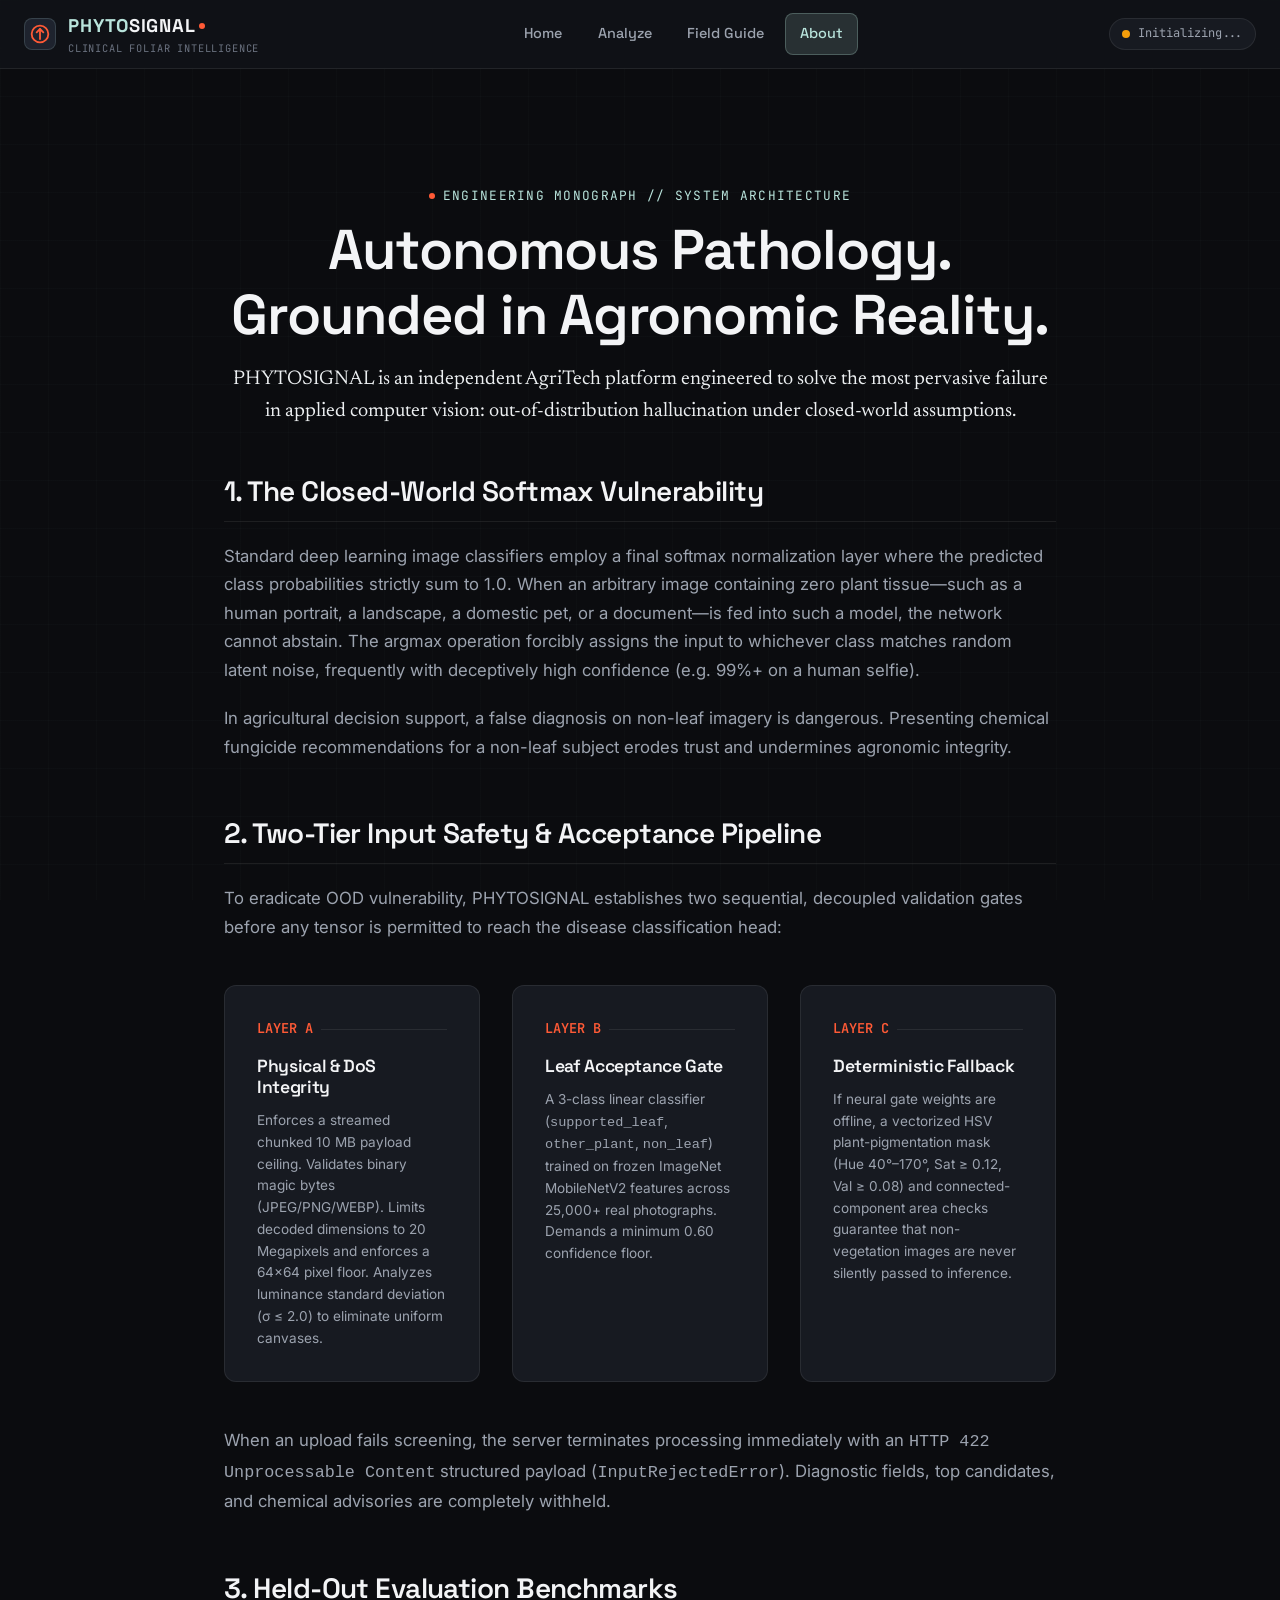
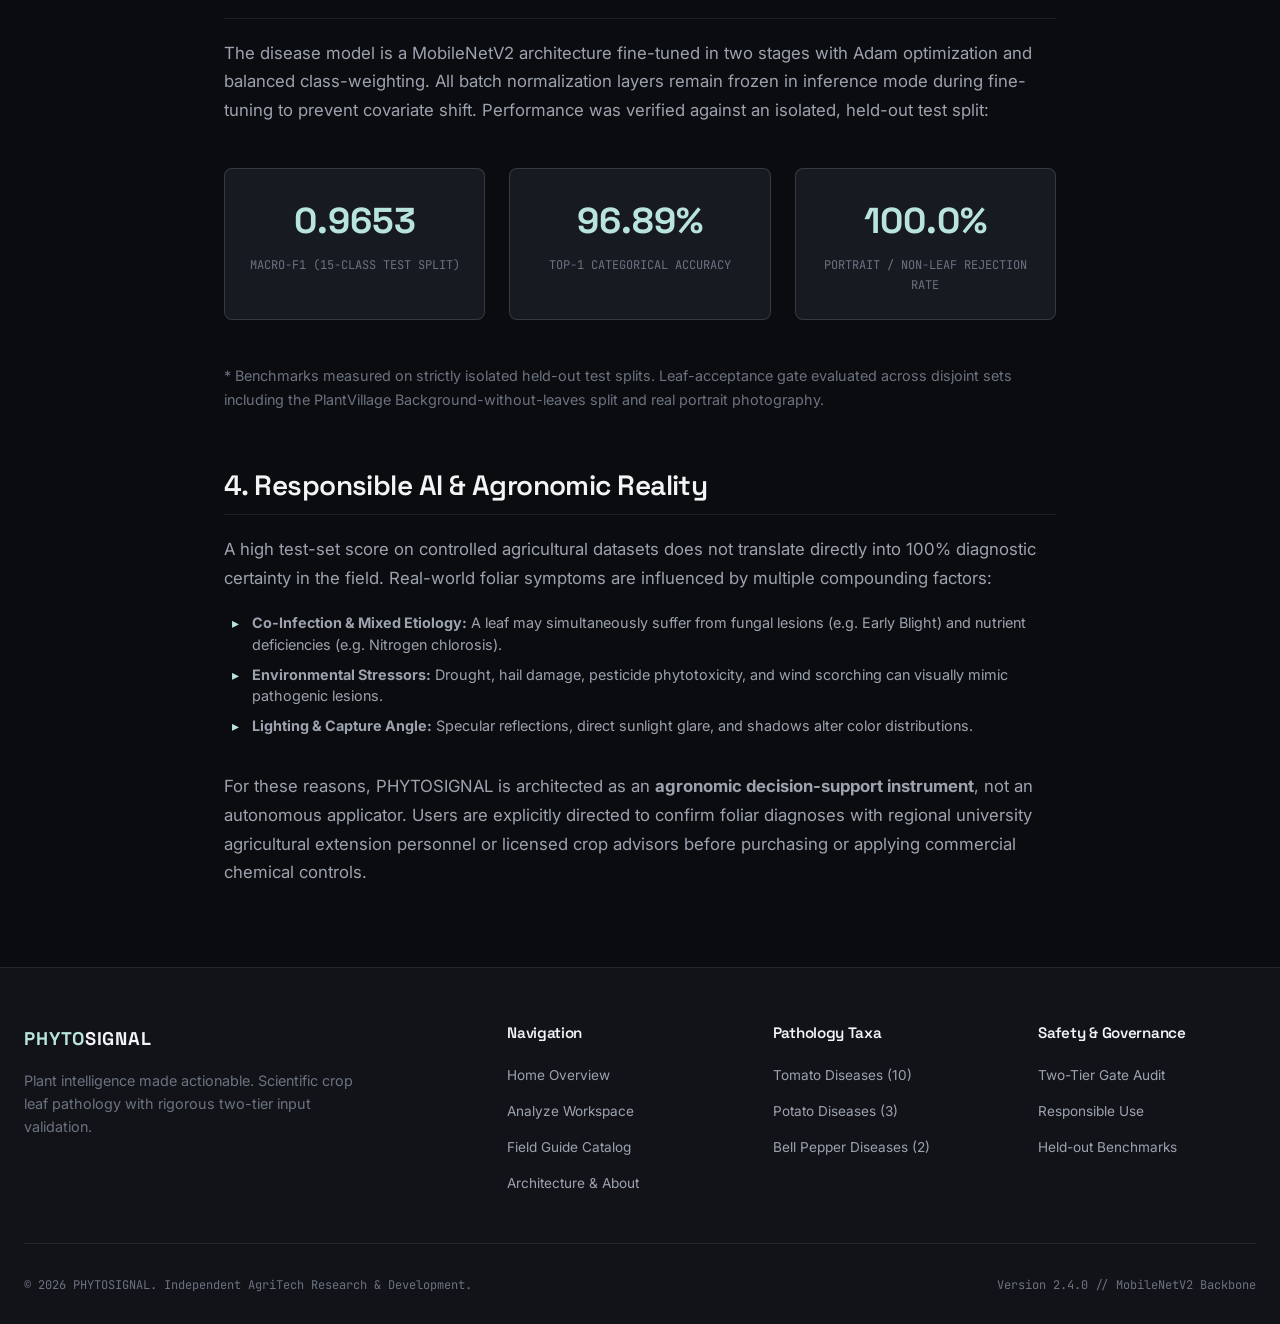
==== frontend/about.html @ d4309870 "feat(frontend): complete PHYTOSIGNAL multi-page reimagination and scientific design system - Impleme" ====
<!DOCTYPE html>
<html lang="en">
<head>
  <meta charset="UTF-8">
  <meta name="viewport" content="width=device-width, initial-scale=1.0">
  <title>Architecture & Technology — PHYTOSIGNAL</title>
  <meta name="description" content="Technical methodology, two-tier leaf acceptance gate, MobileNetV2 deep learning architecture, and empirical held-out evaluation benchmarks.">
  <link rel="stylesheet" href="css/styles.css">
</head>
<body>

  <!-- Site Header -->
  <header class="site-header app-header">
    <div class="container container-wide header-inner">
      <a href="index.html" class="brand-link" aria-label="PHYTOSIGNAL Home">
        <div class="brand-symbol" aria-hidden="true">
          <svg width="20" height="20" viewBox="0 0 24 24" fill="none" stroke="currentColor" stroke-width="2.2" stroke-linecap="round" stroke-linejoin="round">
            <path d="M12 2a10 10 0 0 1 10 10c0 5.5-4.5 10-10 10S2 17.5 2 12A10 10 0 0 1 12 2z"/>
            <path d="M12 6v12"/>
            <path d="M8 10l4-4 4 4"/>
          </svg>
        </div>
        <div class="brand-text">
          <span class="brand-name"><span class="phyto">PHYTO</span><span class="signal">SIGNAL</span><span class="dot"></span></span>
          <span class="brand-tagline">Clinical Foliar Intelligence</span>
        </div>
      </a>

      <!-- Desktop Navigation -->
      <nav class="main-nav" aria-label="Main Navigation">
        <a href="index.html" class="nav-link" data-route="/">Home</a>
        <a href="analyze.html" class="nav-link" data-route="/analyze">Analyze</a>
        <a href="field-guide.html" class="nav-link" data-route="/field-guide">Field Guide</a>
        <a href="about.html" class="nav-link active" data-route="/about">About</a>
      </nav>

      <!-- Telemetry Status & Mobile Toggle -->
      <div class="header-actions">
        <div class="readiness-pill" id="readiness-status-container" aria-live="polite">
          <span id="connection-status" class="status-indicator status-ready" aria-hidden="true"></span>
          <span id="connection-status-text">Model Ready</span>
        </div>

        <button type="button" id="mobile-menu-toggle" class="mobile-menu-btn" aria-label="Open navigation menu">
          <svg width="20" height="20" viewBox="0 0 24 24" fill="none" stroke="currentColor" stroke-width="2"><line x1="3" y1="12" x2="21" y2="12"/><line x1="3" y1="6" x2="21" y2="6"/><line x1="3" y1="18" x2="21" y2="18"/></svg>
        </button>
      </div>
    </div>
  </header>

  <!-- Mobile Navigation Drawer -->
  <div id="mobile-menu-backdrop" class="mobile-nav-backdrop"></div>
  <aside id="mobile-menu" class="mobile-nav-menu" aria-label="Mobile Navigation Drawer">
    <div class="mobile-nav-header">
      <span class="brand-name"><span class="phyto">PHYTO</span><span class="signal">SIGNAL</span></span>
      <button type="button" id="mobile-menu-close" class="btn btn-secondary btn-sm" aria-label="Close menu">&times;</button>
    </div>
    <nav class="mobile-nav-links">
      <a href="index.html" class="nav-link">Home</a>
      <a href="analyze.html" class="nav-link">Analyze Workspace</a>
      <a href="field-guide.html" class="nav-link">Pathology Field Guide</a>
      <a href="about.html" class="nav-link active">About & Technology</a>
    </nav>
  </aside>

  <main class="container" style="padding-top: 3rem;">
    <!-- Editorial About Hero -->
    <header class="about-hero">
      <div class="kicker">Engineering Monograph // System Architecture</div>
      <h1 style="font-size: clamp(2.25rem, 4.5vw, 3.5rem); margin-bottom: 1rem; line-height: 1.15;">
        Autonomous Pathology.<br>
        <span class="highlight-coral">Grounded in Agronomic Reality.</span>
      </h1>
      <p class="article-lead">
        PHYTOSIGNAL is an independent AgriTech platform engineered to solve the most pervasive failure 
        in applied computer vision: out-of-distribution hallucination under closed-world assumptions.
      </p>
    </header>

    <!-- Technical Article Body -->
    <article class="about-article">
      <!-- Section 1: The Closed-World Problem -->
      <section class="article-block">
        <h2 class="article-heading">1. The Closed-World Softmax Vulnerability</h2>
        <p class="article-text">
          Standard deep learning image classifiers employ a final softmax normalization layer where the predicted 
          class probabilities strictly sum to 1.0. When an arbitrary image containing zero plant tissue—such as a 
          human portrait, a landscape, a domestic pet, or a document—is fed into such a model, the network cannot 
          abstain. The argmax operation forcibly assigns the input to whichever class matches random latent noise, 
          frequently with deceptively high confidence (e.g. 99%+ on a human selfie).
        </p>
        <p class="article-text">
          In agricultural decision support, a false diagnosis on non-leaf imagery is dangerous. Presenting chemical 
          fungicide recommendations for a non-leaf subject erodes trust and undermines agronomic integrity.
        </p>
      </section>

      <!-- Section 2: Two-Tier Input Gate -->
      <section id="safety" class="article-block">
        <h2 class="article-heading">2. Two-Tier Input Safety & Acceptance Pipeline</h2>
        <p class="article-text">
          To eradicate OOD vulnerability, PHYTOSIGNAL establishes two sequential, decoupled validation gates 
          before any tensor is permitted to reach the disease classification head:
        </p>

        <div class="steps-grid" style="margin: 1.5rem 0;">
          <div class="step-card">
            <span class="step-number">LAYER A</span>
            <h3 class="step-title" style="font-size:1.1rem;">Physical & DoS Integrity</h3>
            <p class="step-desc" style="font-size:0.85rem;">
              Enforces a streamed chunked 10 MB payload ceiling. Validates binary magic bytes (JPEG/PNG/WEBP). 
              Limits decoded dimensions to 20 Megapixels and enforces a 64×64 pixel floor. Analyzes luminance standard deviation (&sigma; &le; 2.0) to eliminate uniform canvases.
            </p>
          </div>

          <div class="step-card">
            <span class="step-number">LAYER B</span>
            <h3 class="step-title" style="font-size:1.1rem;">Leaf Acceptance Gate</h3>
            <p class="step-desc" style="font-size:0.85rem;">
              A 3-class linear classifier (<code>supported_leaf</code>, <code>other_plant</code>, <code>non_leaf</code>) 
              trained on frozen ImageNet MobileNetV2 features across 25,000+ real photographs. Demands a minimum 0.60 
              confidence floor.
            </p>
          </div>

          <div class="step-card">
            <span class="step-number">LAYER C</span>
            <h3 class="step-title" style="font-size:1.1rem;">Deterministic Fallback</h3>
            <p class="step-desc" style="font-size:0.85rem;">
              If neural gate weights are offline, a vectorized HSV plant-pigmentation mask (Hue 40&deg;&ndash;170&deg;, Sat &ge; 0.12, Val &ge; 0.08) 
              and connected-component area checks guarantee that non-vegetation images are never silently passed to inference.
            </p>
          </div>
        </div>

        <p class="article-text">
          When an upload fails screening, the server terminates processing immediately with an 
          <code>HTTP 422 Unprocessable Content</code> structured payload (<code>InputRejectedError</code>). 
          Diagnostic fields, top candidates, and chemical advisories are completely withheld.
        </p>
      </section>

      <!-- Section 3: Empirical Benchmarks -->
      <section id="benchmarks" class="article-block">
        <h2 class="article-heading">3. Held-Out Evaluation Benchmarks</h2>
        <p class="article-text">
          The disease model is a MobileNetV2 architecture fine-tuned in two stages with Adam optimization and 
          balanced class-weighting. All batch normalization layers remain frozen in inference mode during 
          fine-tuning to prevent covariate shift. Performance was verified against an isolated, held-out test split:
        </p>

        <div class="metrics-strip">
          <div class="metric-box">
            <div class="metric-number">0.9653</div>
            <div class="metric-caption">Macro-F1 (15-Class Test Split)</div>
          </div>
          <div class="metric-box">
            <div class="metric-number">96.89%</div>
            <div class="metric-caption">Top-1 Categorical Accuracy</div>
          </div>
          <div class="metric-box">
            <div class="metric-number">100.0%</div>
            <div class="metric-caption">Portrait / Non-Leaf Rejection Rate</div>
          </div>
        </div>

        <p class="article-text" style="font-size:0.9rem; color:var(--text-muted);">
          * Benchmarks measured on strictly isolated held-out test splits. Leaf-acceptance gate evaluated across 
          disjoint sets including the PlantVillage Background-without-leaves split and real portrait photography.
        </p>
      </section>

      <!-- Section 4: Responsible Agronomic Deployment -->
      <section id="responsible-ai" class="article-block">
        <h2 class="article-heading">4. Responsible AI & Agronomic Reality</h2>
        <p class="article-text">
          A high test-set score on controlled agricultural datasets does not translate directly into 100% diagnostic 
          certainty in the field. Real-world foliar symptoms are influenced by multiple compounding factors:
        </p>
        <ul class="monograph-list" style="margin-left: 0.5rem;">
          <li><strong>Co-Infection & Mixed Etiology:</strong> A leaf may simultaneously suffer from fungal lesions (e.g. Early Blight) and nutrient deficiencies (e.g. Nitrogen chlorosis).</li>
          <li><strong>Environmental Stressors:</strong> Drought, hail damage, pesticide phytotoxicity, and wind scorching can visually mimic pathogenic lesions.</li>
          <li><strong>Lighting & Capture Angle:</strong> Specular reflections, direct sunlight glare, and shadows alter color distributions.</li>
        </ul>
        <p class="article-text" style="margin-top:1rem;">
          For these reasons, PHYTOSIGNAL is architected as an <strong>agronomic decision-support instrument</strong>, 
          not an autonomous applicator. Users are explicitly directed to confirm foliar diagnoses with regional university 
          agricultural extension personnel or licensed crop advisors before purchasing or applying commercial chemical controls.
        </p>
      </section>
    </article>
  </main>

  <!-- Site Footer -->
  <footer class="site-footer">
    <div class="container">
      <div class="footer-grid">
        <div class="footer-brand-col">
          <span class="brand-name"><span class="phyto">PHYTO</span><span class="signal">SIGNAL</span></span>
          <p class="footer-desc">
            Plant intelligence made actionable. Scientific crop leaf pathology with rigorous two-tier input validation.
          </p>
        </div>
        <div>
          <h4 class="footer-col-title">Navigation</h4>
          <ul class="footer-links">
            <li><a href="index.html">Home Overview</a></li>
            <li><a href="analyze.html">Analyze Workspace</a></li>
            <li><a href="field-guide.html">Field Guide Catalog</a></li>
            <li><a href="about.html">Architecture & About</a></li>
          </ul>
        </div>
        <div>
          <h4 class="footer-col-title">Pathology Taxa</h4>
          <ul class="footer-links">
            <li><a href="field-guide.html?crop=tomato">Tomato Diseases (10)</a></li>
            <li><a href="field-guide.html?crop=potato">Potato Diseases (3)</a></li>
            <li><a href="field-guide.html?crop=pepper">Bell Pepper Diseases (2)</a></li>
          </ul>
        </div>
        <div>
          <h4 class="footer-col-title">Safety & Governance</h4>
          <ul class="footer-links">
            <li><a href="about.html#safety">Two-Tier Gate Audit</a></li>
            <li><a href="about.html#responsible-ai">Responsible Use</a></li>
            <li><a href="about.html#benchmarks">Held-out Benchmarks</a></li>
          </ul>
        </div>
      </div>

      <div class="footer-bottom">
        <span>&copy; 2026 PHYTOSIGNAL. Independent AgriTech Research & Development.</span>
        <span>Version 2.4.0 // MobileNetV2 Backbone</span>
      </div>
    </div>
  </footer>

  <!-- Scripts -->
  <script src="js/api.js"></script>
  <script src="js/knowledge_data.js"></script>
  <script src="js/nav.js"></script>
</body>
</html>
---- frontend/css/styles.css ----
/* ==========================================================================
   PHYTOSIGNAL — Scientific AgriTech Design System
   Three-Color Visual Identity:
     1. Obsidian     — #111318 (Foundation, surfaces, dark atmosphere)
     2. Signal Coral — #FF5A36 (Primary action, key interactive focus, critical accents)
     3. Mineral Ice  — #B9E4DC (Analytical telemetry, scientific visualization, metadata)
   ========================================================================== */

@import url('https://fonts.googleapis.com/css2?family=Inter:wght@300;400;500;600;700&family=JetBrains+Mono:wght@400;500;600&family=Newsreader:ital,opsz,wght@0,6..72,400;0,6..72,500;0,6..72,600;1,6..72,400;1,6..72,500&family=Space+Grotesk:wght@400;500;600;700&display=swap');

:root {
  /* Three Brand Colors */
  --obsidian: #111318;
  --signal-coral: #FF5A36;
  --signal-coral-hover: #E04826;
  --signal-coral-glow: rgba(255, 90, 54, 0.25);
  --mineral-ice: #B9E4DC;
  --mineral-ice-muted: rgba(185, 228, 220, 0.15);
  --mineral-ice-border: rgba(185, 228, 220, 0.25);

  /* Deep Tonal Surfaces */
  --bg-deep: #0B0C0F;
  --bg-surface-1: #111318;
  --bg-surface-2: #171A21;
  --bg-surface-3: #1E232E;
  --bg-surface-4: #262D3A;

  /* Typography */
  --font-display: 'Space Grotesk', -apple-system, BlinkMacSystemFont, sans-serif;
  --font-body: 'Inter', -apple-system, BlinkMacSystemFont, sans-serif;
  --font-serif: 'Newsreader', Georgia, serif;
  --font-mono: 'JetBrains Mono', monospace;

  /* Text Colors */
  --text-primary: #F3F4F6;
  --text-secondary: #9CA3AF;
  --text-muted: #6B7280;
  --text-inverse: #0B0C0F;

  /* Semantic Status Colors (Preserved for accessible, accurate meaning) */
  --status-healthy-bg: rgba(34, 197, 94, 0.12);
  --status-healthy-border: rgba(34, 197, 94, 0.4);
  --status-healthy-text: #4ADE80;
  
  --status-diseased-bg: rgba(245, 158, 11, 0.12);
  --status-diseased-border: rgba(245, 158, 11, 0.4);
  --status-diseased-text: #FBBF24;

  --status-rejected-bg: rgba(255, 90, 54, 0.12);
  --status-rejected-border: rgba(255, 90, 54, 0.45);
  --status-rejected-text: #FF7859;

  /* Borders & Dividers */
  --border-subtle: rgba(255, 255, 255, 0.08);
  --border-medium: rgba(185, 228, 220, 0.16);
  --border-strong: rgba(185, 228, 220, 0.35);

  /* Radii */
  --radius-xs: 4px;
  --radius-sm: 8px;
  --radius-md: 12px;
  --radius-lg: 16px;
  --radius-xl: 24px;
  --radius-full: 9999px;

  /* Shadows */
  --shadow-sm: 0 2px 4px rgba(0, 0, 0, 0.3);
  --shadow-md: 0 4px 12px rgba(0, 0, 0, 0.4);
  --shadow-lg: 0 12px 32px rgba(0, 0, 0, 0.5);
  --shadow-coral: 0 8px 24px var(--signal-coral-glow);

  /* Transitions */
  --transition-fast: 150ms cubic-bezier(0.16, 1, 0.3, 1);
  --transition-normal: 250ms cubic-bezier(0.16, 1, 0.3, 1);
}

/* ==========================================================================
   Base & Reset
   ========================================================================== */
*, *::before, *::after {
  box-sizing: border-box;
  margin: 0;
  padding: 0;
}

html {
  font-size: 16px;
  scroll-behavior: smooth;
  color-scheme: dark;
}

body {
  background-color: var(--bg-deep);
  color: var(--text-primary);
  font-family: var(--font-body);
  font-size: 1rem;
  line-height: 1.6;
  -webkit-font-smoothing: antialiased;
  -moz-osx-font-smoothing: grayscale;
  min-height: 100vh;
  display: flex;
  flex-direction: column;
  overflow-x: hidden;
}

/* Background Subtle Technical Grid */
body::before {
  content: '';
  position: fixed;
  inset: 0;
  background-image: 
    linear-gradient(to right, rgba(185, 228, 220, 0.02) 1px, transparent 1px),
    linear-gradient(to bottom, rgba(185, 228, 220, 0.02) 1px, transparent 1px);
  background-size: 48px 48px;
  pointer-events: none;
  z-index: 0;
}

/* Typography Defaults */
h1, h2, h3, h4, h5, h6 {
  font-family: var(--font-display);
  font-weight: 600;
  line-height: 1.2;
  color: var(--text-primary);
  letter-spacing: -0.02em;
}

p {
  color: var(--text-secondary);
}

a {
  color: inherit;
  text-decoration: none;
}

button {
  cursor: pointer;
  border: none;
  background: none;
  font-family: inherit;
  font-size: inherit;
}

img {
  max-width: 100%;
  display: block;
}

.visually-hidden {
  position: absolute !important;
  width: 1px !important;
  height: 1px !important;
  padding: 0 !important;
  margin: -1px !important;
  overflow: hidden !important;
  clip: rect(0, 0, 0, 0) !important;
  white-space: nowrap !important;
  border: 0 !important;
}

.hidden {
  display: none !important;
}

/* Container */
.container {
  width: 100%;
  max-width: 1280px;
  margin: 0 auto;
  padding: 0 1.5rem;
  position: relative;
  z-index: 1;
}

.container-wide {
  max-width: 1440px;
}

.container-narrow {
  max-width: 880px;
}

/* ==========================================================================
   Header & Global Navigation
   ========================================================================== */
.site-header {
  position: sticky;
  top: 0;
  z-index: 100;
  background-color: rgba(17, 19, 24, 0.85);
  backdrop-filter: blur(12px);
  -webkit-backdrop-filter: blur(12px);
  border-bottom: 1px solid var(--border-subtle);
  transition: border-color var(--transition-fast);
}

.header-inner {
  display: flex;
  align-items: center;
  justify-content: space-between;
  height: 4.25rem;
  gap: 1.5rem;
}

/* Brand Wordmark */
.brand-link {
  display: inline-flex;
  align-items: center;
  gap: 0.75rem;
  text-decoration: none;
}

.brand-symbol {
  width: 2rem;
  height: 2rem;
  display: flex;
  align-items: center;
  justify-content: center;
  background-color: var(--bg-surface-3);
  border: 1px solid var(--border-medium);
  border-radius: var(--radius-sm);
  color: var(--signal-coral);
  transition: transform var(--transition-fast), border-color var(--transition-fast);
}

.brand-link:hover .brand-symbol {
  transform: scale(1.05);
  border-color: var(--signal-coral);
}

.brand-text {
  display: flex;
  flex-direction: column;
}

.brand-name {
  font-family: var(--font-display);
  font-weight: 700;
  font-size: 1.15rem;
  letter-spacing: 0.05em;
  color: var(--text-primary);
  display: flex;
  align-items: center;
}

.brand-name .phyto {
  color: var(--mineral-ice);
}

.brand-name .signal {
  color: var(--text-primary);
}

.brand-name .dot {
  width: 6px;
  height: 6px;
  border-radius: 50%;
  background-color: var(--signal-coral);
  margin-left: 3px;
  display: inline-block;
}

.brand-tagline {
  font-family: var(--font-mono);
  font-size: 0.65rem;
  color: var(--text-muted);
  text-transform: uppercase;
  letter-spacing: 0.08em;
}

/* Nav Links */
.main-nav {
  display: flex;
  align-items: center;
  gap: 0.5rem;
}

.nav-link {
  font-family: var(--font-display);
  font-size: 0.9rem;
  font-weight: 500;
  color: var(--text-secondary);
  padding: 0.5rem 0.85rem;
  border-radius: var(--radius-sm);
  transition: color var(--transition-fast), background-color var(--transition-fast);
}

.nav-link:hover {
  color: var(--text-primary);
  background-color: var(--bg-surface-2);
}

.nav-link.active {
  color: var(--mineral-ice);
  background-color: var(--mineral-ice-muted);
  border: 1px solid var(--mineral-ice-border);
}

/* Header Telemetry Status */
.header-actions {
  display: flex;
  align-items: center;
  gap: 1rem;
}

.readiness-pill {
  display: inline-flex;
  align-items: center;
  gap: 0.5rem;
  padding: 0.35rem 0.75rem;
  background-color: var(--bg-surface-2);
  border: 1px solid var(--border-subtle);
  border-radius: var(--radius-full);
  font-family: var(--font-mono);
  font-size: 0.75rem;
  color: var(--text-secondary);
}

.status-indicator {
  width: 8px;
  height: 8px;
  border-radius: 50%;
  background-color: var(--text-muted);
  transition: background-color var(--transition-fast);
}

.status-indicator.status-ready {
  background-color: #22C55E;
  box-shadow: 0 0 8px rgba(34, 197, 94, 0.4);
}

.status-indicator.status-warning {
  background-color: #F59E0B;
}

.status-indicator.status-offline {
  background-color: var(--signal-coral);
}

.mobile-menu-btn {
  display: none;
  padding: 0.5rem;
  color: var(--text-primary);
  background-color: var(--bg-surface-2);
  border: 1px solid var(--border-subtle);
  border-radius: var(--radius-sm);
}

/* Mobile Drawer */
.mobile-nav-backdrop {
  position: fixed;
  inset: 0;
  background-color: rgba(0, 0, 0, 0.75);
  backdrop-filter: blur(4px);
  z-index: 199;
  opacity: 0;
  pointer-events: none;
  transition: opacity var(--transition-normal);
}

.mobile-nav-backdrop.visible {
  opacity: 1;
  pointer-events: auto;
}

.mobile-nav-menu {
  position: fixed;
  top: 0;
  right: 0;
  bottom: 0;
  width: min(80vw, 320px);
  background-color: var(--bg-surface-1);
  border-left: 1px solid var(--border-medium);
  z-index: 200;
  padding: 2rem 1.5rem;
  display: flex;
  flex-direction: column;
  gap: 1.5rem;
  transform: translateX(100%);
  transition: transform var(--transition-normal);
}

.mobile-nav-menu.open {
  transform: translateX(0);
}

.mobile-nav-header {
  display: flex;
  align-items: center;
  justify-content: space-between;
  padding-bottom: 1rem;
  border-bottom: 1px solid var(--border-subtle);
}

.mobile-nav-links {
  display: flex;
  flex-direction: column;
  gap: 0.75rem;
}

.mobile-nav-links .nav-link {
  font-size: 1.1rem;
  padding: 0.75rem 1rem;
}

/* ==========================================================================
   Buttons & Micro-Interactions
   ========================================================================== */
.btn {
  display: inline-flex;
  align-items: center;
  justify-content: center;
  gap: 0.5rem;
  font-family: var(--font-display);
  font-size: 0.95rem;
  font-weight: 600;
  padding: 0.75rem 1.5rem;
  border-radius: var(--radius-sm);
  transition: all var(--transition-fast);
  cursor: pointer;
  white-space: nowrap;
}

.btn-primary {
  background-color: var(--signal-coral);
  color: #FFFFFF;
  border: 1px solid var(--signal-coral);
  box-shadow: 0 4px 12px var(--signal-coral-glow);
}

.btn-primary:hover:not(:disabled) {
  background-color: var(--signal-coral-hover);
  border-color: var(--signal-coral-hover);
  transform: translateY(-1px);
  box-shadow: 0 6px 16px var(--signal-coral-glow);
}

.btn-primary:active:not(:disabled) {
  transform: translateY(0);
}

.btn-secondary {
  background-color: var(--bg-surface-3);
  color: var(--text-primary);
  border: 1px solid var(--border-medium);
}

.btn-secondary:hover:not(:disabled) {
  background-color: var(--bg-surface-4);
  border-color: var(--mineral-ice);
  color: var(--mineral-ice);
}

.btn-outline-danger {
  background-color: transparent;
  color: var(--signal-coral);
  border: 1px solid var(--status-rejected-border);
}

.btn-outline-danger:hover:not(:disabled) {
  background-color: var(--status-rejected-bg);
  border-color: var(--signal-coral);
}

.btn-sm {
  padding: 0.45rem 0.85rem;
  font-size: 0.8rem;
  border-radius: var(--radius-xs);
}

.btn-lg {
  padding: 0.9rem 2rem;
  font-size: 1.05rem;
}

.btn:disabled {
  opacity: 0.5;
  cursor: not-allowed;
  transform: none !important;
}

/* ==========================================================================
   Editorial Badges & Telemetry Pills
   ========================================================================== */
.badge {
  display: inline-flex;
  align-items: center;
  gap: 0.35rem;
  padding: 0.25rem 0.65rem;
  border-radius: var(--radius-full);
  font-family: var(--font-mono);
  font-size: 0.75rem;
  font-weight: 500;
  letter-spacing: 0.02em;
}

.badge-mineral {
  background-color: var(--mineral-ice-muted);
  border: 1px solid var(--mineral-ice-border);
  color: var(--mineral-ice);
}

.badge-coral {
  background-color: var(--signal-coral-glow);
  border: 1px solid rgba(255, 90, 54, 0.4);
  color: #FFA28C;
}

.badge-healthy {
  background-color: var(--status-healthy-bg);
  border: 1px solid var(--status-healthy-border);
  color: var(--status-healthy-text);
}

.badge-diseased {
  background-color: var(--status-diseased-bg);
  border: 1px solid var(--status-diseased-border);
  color: var(--status-diseased-text);
}

.badge-warning {
  background-color: var(--status-rejected-bg);
  border: 1px solid var(--status-rejected-border);
  color: var(--status-rejected-text);
}

.kicker {
  font-family: var(--font-mono);
  font-size: 0.8rem;
  text-transform: uppercase;
  letter-spacing: 0.1em;
  color: var(--mineral-ice);
  margin-bottom: 0.75rem;
  display: inline-flex;
  align-items: center;
  gap: 0.5rem;
}

.kicker::before {
  content: '';
  display: inline-block;
  width: 6px;
  height: 6px;
  background-color: var(--signal-coral);
  border-radius: 50%;
}

/* ==========================================================================
   Hero Section (Home Page)
   ========================================================================== */
.hero-section {
  padding: 4.5rem 0 3.5rem;
  position: relative;
  overflow: hidden;
}

.hero-grid {
  display: grid;
  grid-template-columns: 1.15fr 0.85fr;
  gap: 3.5rem;
  align-items: center;
}

.hero-content {
  display: flex;
  flex-direction: column;
}

.hero-title {
  font-size: clamp(2.5rem, 5vw, 4rem);
  font-weight: 700;
  line-height: 1.08;
  letter-spacing: -0.03em;
  margin-bottom: 1.5rem;
  color: #FFFFFF;
}

.hero-title .highlight-mineral {
  color: var(--mineral-ice);
}

.hero-title .highlight-coral {
  color: var(--signal-coral);
}

.hero-description {
  font-size: 1.125rem;
  line-height: 1.6;
  color: var(--text-secondary);
  margin-bottom: 2rem;
  max-width: 36rem;
}

.hero-actions {
  display: flex;
  align-items: center;
  gap: 1rem;
  flex-wrap: wrap;
  margin-bottom: 2.5rem;
}

.hero-telemetry-strip {
  display: flex;
  gap: 1.75rem;
  padding-top: 1.75rem;
  border-top: 1px solid var(--border-subtle);
  flex-wrap: wrap;
}

.telemetry-item {
  display: flex;
  flex-direction: column;
}

.telemetry-label {
  font-family: var(--font-mono);
  font-size: 0.7rem;
  text-transform: uppercase;
  letter-spacing: 0.08em;
  color: var(--text-muted);
  margin-bottom: 0.25rem;
}

.telemetry-value {
  font-family: var(--font-display);
  font-size: 1.15rem;
  font-weight: 600;
  color: var(--mineral-ice);
}

/* Hero Specimen Framing Display */
.hero-specimen-frame {
  position: relative;
  background-color: var(--bg-surface-1);
  border: 1px solid var(--border-strong);
  border-radius: var(--radius-lg);
  padding: 1.25rem;
  box-shadow: var(--shadow-lg);
  overflow: hidden;
}

.specimen-stage-header {
  display: flex;
  align-items: center;
  justify-content: space-between;
  padding-bottom: 0.75rem;
  border-bottom: 1px solid var(--border-subtle);
  margin-bottom: 1rem;
  font-family: var(--font-mono);
  font-size: 0.75rem;
  color: var(--text-muted);
}

.specimen-code {
  color: var(--mineral-ice);
  font-weight: 500;
}

.specimen-image-wrapper {
  position: relative;
  border-radius: var(--radius-sm);
  overflow: hidden;
  background-color: var(--bg-deep);
  aspect-ratio: 4 / 3;
}

.specimen-image-wrapper img {
  width: 100%;
  height: 100%;
  object-fit: cover;
  transition: transform var(--transition-normal);
}

.hero-specimen-frame:hover .specimen-image-wrapper img {
  transform: scale(1.02);
}

/* Scientific Reticle Overlay */
.specimen-reticle {
  position: absolute;
  inset: 12px;
  border: 1px dashed rgba(185, 228, 220, 0.3);
  pointer-events: none;
  border-radius: var(--radius-xs);
}

.specimen-reticle::before,
.specimen-reticle::after {
  content: '';
  position: absolute;
  width: 12px;
  height: 12px;
  border-color: var(--mineral-ice);
  border-style: solid;
}

.specimen-reticle::before {
  top: -2px;
  left: -2px;
  border-width: 2px 0 0 2px;
}

.specimen-reticle::after {
  bottom: -2px;
  right: -2px;
  border-width: 0 2px 2px 0;
}

.specimen-data-overlay {
  position: absolute;
  bottom: 12px;
  left: 12px;
  right: 12px;
  padding: 0.65rem 0.85rem;
  background: rgba(17, 19, 24, 0.85);
  backdrop-filter: blur(8px);
  border: 1px solid var(--border-medium);
  border-radius: var(--radius-xs);
  display: flex;
  align-items: center;
  justify-content: space-between;
}

.specimen-tag-left {
  display: flex;
  flex-direction: column;
}

.specimen-tag-crop {
  font-family: var(--font-display);
  font-weight: 600;
  font-size: 0.85rem;
  color: var(--text-primary);
}

.specimen-tag-latin {
  font-style: italic;
  font-size: 0.7rem;
  color: var(--mineral-ice);
}

/* ==========================================================================
   Section Layouts
   ========================================================================== */
.section {
  padding: 5rem 0;
  position: relative;
}

.section-alt {
  background-color: var(--bg-surface-1);
  border-top: 1px solid var(--border-subtle);
  border-bottom: 1px solid var(--border-subtle);
}

.section-header {
  margin-bottom: 3.5rem;
}

.section-header.text-center {
  text-align: center;
  margin-left: auto;
  margin-right: auto;
  max-width: 48rem;
}

.section-title {
  font-size: clamp(1.85rem, 3.5vw, 2.75rem);
  letter-spacing: -0.025em;
  margin-bottom: 1rem;
}

.section-subtitle {
  font-size: 1.05rem;
  color: var(--text-secondary);
  line-height: 1.6;
}

/* ==========================================================================
   Cards & Content Modules
   ========================================================================== */
.card {
  background-color: var(--bg-surface-2);
  border: 1px solid var(--border-subtle);
  border-radius: var(--radius-md);
  padding: 1.75rem;
  transition: border-color var(--transition-fast), transform var(--transition-fast);
}

.card:hover {
  border-color: var(--border-strong);
}

/* 3-Step Scientific Flow Grid */
.steps-grid {
  display: grid;
  grid-template-columns: repeat(3, 1fr);
  gap: 2rem;
}

.step-card {
  background-color: var(--bg-surface-2);
  border: 1px solid var(--border-subtle);
  border-radius: var(--radius-md);
  padding: 2rem;
  position: relative;
  display: flex;
  flex-direction: column;
}

.step-number {
  font-family: var(--font-mono);
  font-size: 0.85rem;
  font-weight: 600;
  color: var(--signal-coral);
  margin-bottom: 1rem;
  display: flex;
  align-items: center;
  gap: 0.5rem;
}

.step-number::after {
  content: '';
  flex: 1;
  height: 1px;
  background-color: var(--border-subtle);
}

.step-title {
  font-size: 1.25rem;
  margin-bottom: 0.75rem;
  color: var(--text-primary);
}

.step-desc {
  font-size: 0.95rem;
  color: var(--text-secondary);
  line-height: 1.6;
  flex: 1;
}

.step-meta {
  margin-top: 1.5rem;
  padding-top: 1rem;
  border-top: 1px solid var(--border-subtle);
  font-family: var(--font-mono);
  font-size: 0.75rem;
  color: var(--mineral-ice);
}

/* Supported Crops Showcase */
.crops-grid {
  display: grid;
  grid-template-columns: repeat(3, 1fr);
  gap: 2rem;
}

.crop-card {
  background-color: var(--bg-surface-2);
  border: 1px solid var(--border-subtle);
  border-radius: var(--radius-md);
  padding: 2rem;
  display: flex;
  flex-direction: column;
  transition: transform var(--transition-fast), border-color var(--transition-fast);
}

.crop-card:hover {
  transform: translateY(-4px);
  border-color: var(--border-strong);
}

.crop-card-header {
  display: flex;
  align-items: center;
  justify-content: space-between;
  margin-bottom: 1rem;
}

.crop-icon-pill {
  width: 2.75rem;
  height: 2.75rem;
  border-radius: var(--radius-sm);
  background-color: var(--bg-surface-3);
  border: 1px solid var(--border-medium);
  display: flex;
  align-items: center;
  justify-content: center;
  font-size: 1.35rem;
}

.crop-count {
  font-family: var(--font-mono);
  font-size: 0.75rem;
  color: var(--mineral-ice);
  background-color: var(--mineral-ice-muted);
  border: 1px solid var(--mineral-ice-border);
  padding: 0.2rem 0.5rem;
  border-radius: var(--radius-xs);
}

.crop-card-title {
  font-size: 1.35rem;
  margin-bottom: 0.25rem;
}

.crop-latin {
  font-family: var(--font-serif);
  font-style: italic;
  color: var(--text-muted);
  font-size: 0.9rem;
  margin-bottom: 1.25rem;
}

.crop-conditions-list {
  list-style: none;
  display: flex;
  flex-direction: column;
  gap: 0.5rem;
  margin-bottom: 1.75rem;
  flex: 1;
}

.crop-conditions-list li {
  font-size: 0.85rem;
  color: var(--text-secondary);
  display: flex;
  align-items: center;
  gap: 0.5rem;
}

.crop-conditions-list li::before {
  content: '•';
  color: var(--mineral-ice);
}

.crop-link {
  font-family: var(--font-display);
  font-size: 0.85rem;
  font-weight: 600;
  color: var(--signal-coral);
  display: inline-flex;
  align-items: center;
  gap: 0.35rem;
  transition: gap var(--transition-fast);
}

.crop-link:hover {
  gap: 0.6rem;
}

/* ==========================================================================
   Analyze Workspace Studio Layout
   ========================================================================== */
.analyze-layout {
  display: grid;
  grid-template-columns: 1fr 1fr;
  gap: 2.5rem;
  align-items: start;
  margin: 2rem 0 4rem;
}

/* Drop Zone Ingestion Container */
.drop-zone {
  border: 2px dashed var(--border-strong);
  border-radius: var(--radius-md);
  padding: 3rem 2rem;
  text-align: center;
  background-color: var(--bg-surface-1);
  transition: all var(--transition-fast);
  display: flex;
  flex-direction: column;
  align-items: center;
  justify-content: center;
}

.drop-zone.dragover {
  border-color: var(--signal-coral);
  background-color: rgba(255, 90, 54, 0.04);
}

.drop-zone-icon-wrapper {
  width: 4rem;
  height: 4rem;
  border-radius: 50%;
  background-color: var(--bg-surface-3);
  border: 1px solid var(--border-medium);
  color: var(--mineral-ice);
  display: flex;
  align-items: center;
  justify-content: center;
  margin-bottom: 1.25rem;
}

.drop-zone-primary-text {
  font-family: var(--font-display);
  font-size: 1.15rem;
  font-weight: 600;
  color: var(--text-primary);
  margin-bottom: 0.35rem;
}

.drop-zone-subtext {
  font-size: 0.9rem;
  color: var(--text-muted);
  margin-bottom: 1.5rem;
}

.drop-zone-actions {
  display: flex;
  align-items: center;
  gap: 0.75rem;
  flex-wrap: wrap;
  justify-content: center;
  margin-bottom: 1.5rem;
}

.drop-zone-hint {
  font-family: var(--font-mono);
  font-size: 0.75rem;
  color: var(--text-muted);
}

/* Image Preview Container */
.preview-container {
  display: flex;
  flex-direction: column;
  gap: 1.5rem;
}

.preview-image-wrapper {
  position: relative;
  background-color: var(--bg-deep);
  border: 1px solid var(--border-medium);
  border-radius: var(--radius-md);
  overflow: hidden;
  max-height: 380px;
  display: flex;
  align-items: center;
  justify-content: center;
}

.preview-image {
  max-height: 380px;
  width: auto;
  object-fit: contain;
}

.preview-meta {
  display: grid;
  grid-template-columns: repeat(3, 1fr);
  gap: 1rem;
  padding: 1rem;
  background-color: var(--bg-surface-2);
  border: 1px solid var(--border-subtle);
  border-radius: var(--radius-sm);
}

.meta-item {
  display: flex;
  flex-direction: column;
  overflow: hidden;
}

.meta-label {
  font-family: var(--font-mono);
  font-size: 0.7rem;
  text-transform: uppercase;
  letter-spacing: 0.05em;
  color: var(--text-muted);
  margin-bottom: 0.2rem;
}

.meta-value {
  font-family: var(--font-mono);
  font-size: 0.85rem;
  color: var(--mineral-ice);
  white-space: nowrap;
  overflow: hidden;
  text-overflow: ellipsis;
}

.preview-actions {
  display: flex;
  gap: 1rem;
}

/* Instant Test Specimen Presets */
.preset-section {
  margin-top: 2rem;
  padding-top: 1.75rem;
  border-top: 1px solid var(--border-subtle);
}

.preset-header {
  display: flex;
  align-items: center;
  justify-content: space-between;
  margin-bottom: 1rem;
}

.preset-title {
  font-family: var(--font-mono);
  font-size: 0.8rem;
  text-transform: uppercase;
  letter-spacing: 0.08em;
  color: var(--text-muted);
}

.preset-grid {
  display: grid;
  grid-template-columns: repeat(4, 1fr);
  gap: 0.75rem;
}

.preset-btn {
  background-color: var(--bg-surface-2);
  border: 1px solid var(--border-subtle);
  border-radius: var(--radius-sm);
  padding: 0.6rem;
  display: flex;
  flex-direction: column;
  align-items: center;
  text-align: center;
  gap: 0.4rem;
  transition: all var(--transition-fast);
}

.preset-btn:hover {
  border-color: var(--mineral-ice);
  transform: translateY(-2px);
}

.preset-thumb {
  width: 100%;
  aspect-ratio: 1;
  border-radius: var(--radius-xs);
  object-fit: cover;
  background-color: var(--bg-deep);
}

.preset-name {
  font-family: var(--font-display);
  font-size: 0.75rem;
  font-weight: 500;
  color: var(--text-secondary);
  line-height: 1.2;
}

/* Loading State */
.loading-container {
  display: flex;
  flex-direction: column;
  align-items: center;
  justify-content: center;
  padding: 4rem 2rem;
  text-align: center;
  background-color: var(--bg-surface-1);
  border: 1px solid var(--border-medium);
  border-radius: var(--radius-md);
}

.spinner {
  width: 3.5rem;
  height: 3.5rem;
  border: 3px solid var(--bg-surface-4);
  border-top-color: var(--signal-coral);
  border-right-color: var(--mineral-ice);
  border-radius: 50%;
  animation: spin 800ms linear infinite;
  margin-bottom: 1.5rem;
}

@keyframes spin {
  to { transform: rotate(360deg); }
}

.loading-title {
  font-size: 1.25rem;
  margin-bottom: 0.5rem;
}

.loading-subtitle {
  font-size: 0.9rem;
  color: var(--text-muted);
  max-width: 24rem;
}

/* ==========================================================================
   Diagnostic Evaluation & Monograph (Results Card)
   ========================================================================== */
.results-card {
  background-color: var(--bg-surface-1);
  border: 1px solid var(--border-medium);
  border-radius: var(--radius-md);
  padding: 2rem;
}

.card-header {
  display: flex;
  align-items: flex-start;
  justify-content: space-between;
  margin-bottom: 1.75rem;
  padding-bottom: 1.25rem;
  border-bottom: 1px solid var(--border-subtle);
  gap: 1rem;
}

.card-title {
  font-size: 1.35rem;
  margin-bottom: 0.25rem;
}

.card-description {
  font-size: 0.85rem;
  color: var(--text-muted);
}

/* Empty State */
.empty-results-placeholder {
  text-align: center;
  padding: 3.5rem 1.5rem;
  display: flex;
  flex-direction: column;
  align-items: center;
}

.empty-placeholder-icon {
  width: 4rem;
  height: 4rem;
  color: var(--text-muted);
  opacity: 0.4;
  margin-bottom: 1.5rem;
}

.empty-steps-container {
  display: grid;
  grid-template-columns: repeat(3, 1fr);
  gap: 1rem;
  margin-top: 2.5rem;
  width: 100%;
}

.empty-step {
  background-color: var(--bg-surface-2);
  border: 1px solid var(--border-subtle);
  border-radius: var(--radius-sm);
  padding: 1.25rem;
  text-align: left;
}

.empty-step-icon {
  font-size: 1.25rem;
  margin-bottom: 0.5rem;
  display: block;
}

.empty-step-title {
  display: block;
  font-family: var(--font-display);
  font-size: 0.85rem;
  color: var(--text-primary);
  margin-bottom: 0.25rem;
}

.empty-step-desc {
  font-size: 0.75rem;
  color: var(--text-muted);
  line-height: 1.4;
}

/* Rejection & Abstention State (Layer B Gate) */
#results-rejected,
#results-content {
  scroll-margin-top: 6rem;
}

@media (max-width: 900px) {
  #results-rejected,
  #results-content {
    scroll-margin-top: 13.5rem;
  }
}

.rejection-state {
  padding: 2.5rem 2rem;
  background-color: var(--bg-surface-2);
  border: 1px solid var(--status-rejected-border);
  border-radius: var(--radius-md);
  text-align: center;
  display: flex;
  flex-direction: column;
  align-items: center;
  margin-bottom: 1.5rem;
}

.rejection-icon {
  width: 3.5rem;
  height: 3.5rem;
  border-radius: 50%;
  background-color: var(--status-rejected-bg);
  color: var(--signal-coral);
  display: flex;
  align-items: center;
  justify-content: center;
  margin-bottom: 1.25rem;
}

.rejection-icon svg {
  width: 1.85rem;
  height: 1.85rem;
}

.rejection-headline {
  font-size: 1.25rem;
  margin: 0.85rem 0 0.5rem;
  color: var(--text-primary);
}

.rejection-detail {
  font-size: 0.95rem;
  color: var(--text-secondary);
  line-height: 1.6;
  max-width: 32rem;
  margin-bottom: 1.5rem;
}

/* Prediction Output Block */
.prediction-summary-banner {
  background-color: var(--bg-surface-2);
  border: 1px solid var(--border-strong);
  border-radius: var(--radius-md);
  padding: 1.75rem;
  margin-bottom: 2rem;
  display: flex;
  align-items: flex-start;
  justify-content: space-between;
  gap: 1.5rem;
}

.diagnosis-left {
  display: flex;
  flex-direction: column;
}

.diagnosis-crop {
  font-family: var(--font-mono);
  font-size: 0.8rem;
  text-transform: uppercase;
  letter-spacing: 0.08em;
  color: var(--mineral-ice);
  margin-bottom: 0.35rem;
}

.diagnosis-condition {
  font-size: clamp(1.5rem, 3vw, 2rem);
  font-weight: 700;
  color: var(--text-primary);
  margin-bottom: 0.85rem;
}

.diagnosis-badges {
  display: flex;
  align-items: center;
  gap: 0.75rem;
  flex-wrap: wrap;
}

.diagnosis-score-block {
  text-align: right;
  display: flex;
  flex-direction: column;
  align-items: flex-end;
}

.score-label {
  font-family: var(--font-mono);
  font-size: 0.7rem;
  text-transform: uppercase;
  color: var(--text-muted);
}

.score-value {
  font-family: var(--font-display);
  font-size: 2.25rem;
  font-weight: 700;
  color: var(--signal-coral);
  line-height: 1.1;
}

/* Candidate Predictions List */
.candidates-block {
  margin-bottom: 2.5rem;
}

.candidates-heading {
  font-family: var(--font-mono);
  font-size: 0.8rem;
  text-transform: uppercase;
  letter-spacing: 0.08em;
  color: var(--text-muted);
  margin-bottom: 0.85rem;
}

.candidates-list {
  display: flex;
  flex-direction: column;
  gap: 0.75rem;
}

.candidate-item {
  background-color: var(--bg-surface-2);
  border: 1px solid var(--border-subtle);
  border-radius: var(--radius-sm);
  padding: 0.85rem 1.15rem;
  transition: all var(--transition-fast);
  cursor: pointer;
}

.candidate-item:hover {
  border-color: var(--mineral-ice);
}

.candidate-item.candidate-active {
  background-color: var(--bg-surface-3);
  border-color: var(--mineral-ice);
  box-shadow: 0 0 0 1px var(--mineral-ice);
}

.candidate-header {
  display: flex;
  align-items: center;
  justify-content: space-between;
  margin-bottom: 0.5rem;
}

.candidate-left {
  display: flex;
  align-items: center;
  gap: 0.65rem;
  flex-wrap: wrap;
}

.rank-badge {
  font-family: var(--font-mono);
  font-size: 0.75rem;
  font-weight: 600;
  color: var(--mineral-ice);
  background-color: var(--mineral-ice-muted);
  padding: 0.15rem 0.45rem;
  border-radius: var(--radius-xs);
}

.candidate-name {
  font-family: var(--font-display);
  font-size: 0.95rem;
  font-weight: 600;
  color: var(--text-primary);
}

.candidate-score {
  font-family: var(--font-mono);
  font-size: 0.95rem;
  font-weight: 600;
  color: var(--mineral-ice);
}

/* Candidate Progress Bar */
.candidate-progress-track {
  width: 100%;
  height: 4px;
  background-color: rgba(255, 255, 255, 0.08);
  border-radius: var(--radius-full);
  overflow: hidden;
}

.candidate-progress-fill {
  height: 100%;
  background: linear-gradient(90deg, var(--mineral-ice), var(--signal-coral));
  border-radius: var(--radius-full);
  transition: width var(--transition-normal);
}

/* Candidate Exploration Notice */
.candidate-exploration-notice {
  background-color: var(--mineral-ice-muted);
  border: 1px solid var(--mineral-ice-border);
  border-radius: var(--radius-sm);
  padding: 0.85rem 1.25rem;
  margin-bottom: 1.5rem;
  display: flex;
  align-items: center;
  justify-content: space-between;
}

.candidate-exploration-notice p {
  color: var(--mineral-ice);
  font-size: 0.85rem;
}

/* Agronomic Monograph Details */
.knowledge-section {
  background-color: var(--bg-surface-2);
  border: 1px solid var(--border-medium);
  border-radius: var(--radius-md);
  padding: 2rem;
  margin-bottom: 2rem;
}

.monograph-section {
  margin-bottom: 2rem;
  padding-bottom: 1.75rem;
  border-bottom: 1px solid var(--border-subtle);
}

.monograph-section:last-child {
  margin-bottom: 0;
  padding-bottom: 0;
  border-bottom: none;
}

.monograph-heading {
  font-family: var(--font-display);
  font-size: 1.15rem;
  color: var(--mineral-ice);
  margin-bottom: 0.85rem;
}

.monograph-subheading {
  font-family: var(--font-display);
  font-size: 0.9rem;
  color: var(--text-primary);
  margin: 1rem 0 0.5rem;
}

.monograph-lead {
  font-family: var(--font-serif);
  font-size: 1.15rem;
  line-height: 1.6;
  color: #ECEFF1;
  margin-bottom: 1rem;
}

.monograph-list {
  list-style: none;
  display: flex;
  flex-direction: column;
  gap: 0.5rem;
}

.monograph-list li {
  font-size: 0.9rem;
  color: var(--text-secondary);
  padding-left: 1.25rem;
  position: relative;
  line-height: 1.5;
}

.monograph-list li::before {
  content: '▸';
  position: absolute;
  left: 0;
  color: var(--mineral-ice);
}

.monograph-list.look-alikes li::before {
  color: var(--status-diseased-text);
}

.urgency-callout {
  padding: 0.85rem 1.25rem;
  background-color: var(--bg-surface-3);
  border-left: 3px solid var(--signal-coral);
  border-radius: var(--radius-xs);
  margin-bottom: 1rem;
  font-size: 0.9rem;
  color: var(--text-primary);
}

.badge-urgency {
  font-family: var(--font-mono);
  font-size: 0.7rem;
  font-weight: 600;
  color: var(--signal-coral);
  text-transform: uppercase;
  margin-right: 0.5rem;
}

.sources-list {
  list-style: none;
  display: flex;
  flex-direction: column;
  gap: 0.35rem;
}

.sources-list li {
  font-size: 0.8rem;
  color: var(--text-muted);
}

.disclaimer-box {
  padding: 1rem;
  background-color: rgba(0, 0, 0, 0.3);
  border: 1px solid var(--border-subtle);
  border-radius: var(--radius-sm);
  font-size: 0.75rem;
  color: var(--text-muted);
  line-height: 1.5;
}

/* ==========================================================================
   Field Guide Pathology Catalog (field-guide.html)
   ========================================================================== */
.catalog-controls {
  background-color: var(--bg-surface-1);
  border: 1px solid var(--border-medium);
  border-radius: var(--radius-md);
  padding: 1.75rem;
  margin-bottom: 2.5rem;
  display: flex;
  flex-direction: column;
  gap: 1.25rem;
}

.search-input-wrapper {
  position: relative;
  width: 100%;
}

.search-input {
  width: 100%;
  padding: 0.85rem 1rem 0.85rem 2.85rem;
  background-color: var(--bg-surface-2);
  border: 1px solid var(--border-subtle);
  border-radius: var(--radius-sm);
  color: var(--text-primary);
  font-family: var(--font-body);
  font-size: 1rem;
  transition: border-color var(--transition-fast);
}

.search-input:focus {
  outline: none;
  border-color: var(--mineral-ice);
  box-shadow: 0 0 0 1px var(--mineral-ice);
}

.search-icon {
  position: absolute;
  left: 1rem;
  top: 50%;
  transform: translateY(-50%);
  color: var(--text-muted);
  pointer-events: none;
}

.search-clear-btn {
  position: absolute;
  right: 0.85rem;
  top: 50%;
  transform: translateY(-50%);
  background-color: var(--bg-surface-3);
  color: var(--text-muted);
  border-radius: 50%;
  width: 1.5rem;
  height: 1.5rem;
  display: none;
  align-items: center;
  justify-content: center;
  font-size: 0.75rem;
}

.search-clear-btn:hover {
  color: var(--text-primary);
}

.filter-groups-row {
  display: flex;
  align-items: center;
  justify-content: space-between;
  flex-wrap: wrap;
  gap: 1.25rem;
}

.filter-pills-cluster {
  display: flex;
  align-items: center;
  gap: 0.5rem;
  flex-wrap: wrap;
}

.filter-btn {
  font-family: var(--font-display);
  font-size: 0.85rem;
  font-weight: 500;
  padding: 0.45rem 0.95rem;
  border-radius: var(--radius-full);
  background-color: var(--bg-surface-2);
  border: 1px solid var(--border-subtle);
  color: var(--text-secondary);
  transition: all var(--transition-fast);
}

.filter-btn:hover {
  border-color: var(--mineral-ice);
  color: var(--text-primary);
}

.filter-btn.active {
  background-color: var(--mineral-ice-muted);
  border-color: var(--mineral-ice);
  color: var(--mineral-ice);
}

.guide-catalog-grid {
  display: grid;
  grid-template-columns: repeat(auto-fill, minmax(340px, 1fr));
  gap: 1.75rem;
}

.pathology-card {
  background-color: var(--bg-surface-1);
  border: 1px solid var(--border-subtle);
  border-radius: var(--radius-md);
  padding: 1.75rem;
  display: flex;
  flex-direction: column;
  transition: all var(--transition-fast);
  cursor: pointer;
}

.pathology-card:hover {
  transform: translateY(-3px);
  border-color: var(--mineral-ice);
  box-shadow: var(--shadow-md);
}

.pathology-card-header {
  display: flex;
  align-items: center;
  justify-content: space-between;
  margin-bottom: 1rem;
}

.pathology-badges {
  display: flex;
  align-items: center;
  gap: 0.5rem;
}

.badge-crop {
  font-family: var(--font-mono);
  font-size: 0.75rem;
  color: var(--mineral-ice);
  background-color: var(--mineral-ice-muted);
  border: 1px solid var(--mineral-ice-border);
  padding: 0.2rem 0.5rem;
  border-radius: var(--radius-xs);
}

.badge-status {
  font-family: var(--font-mono);
  font-size: 0.75rem;
  padding: 0.2rem 0.5rem;
  border-radius: var(--radius-xs);
}

.status-healthy {
  color: var(--status-healthy-text);
  background-color: var(--status-healthy-bg);
  border: 1px solid var(--status-healthy-border);
}

.status-diseased {
  color: var(--status-diseased-text);
  background-color: var(--status-diseased-bg);
  border: 1px solid var(--status-diseased-border);
}

.pathology-specimen-id {
  font-family: var(--font-mono);
  font-size: 0.75rem;
  color: var(--text-muted);
}

.pathology-title {
  font-size: 1.25rem;
  margin-bottom: 0.25rem;
  color: var(--text-primary);
}

.pathology-causal-agent {
  font-family: var(--font-serif);
  font-size: 0.85rem;
  color: var(--text-muted);
  margin-bottom: 1rem;
}

.pathology-summary {
  font-size: 0.9rem;
  color: var(--text-secondary);
  line-height: 1.5;
  margin-bottom: 1.5rem;
  flex: 1;
}

.pathology-card-footer {
  display: flex;
  align-items: center;
  justify-content: space-between;
  padding-top: 1rem;
  border-top: 1px solid var(--border-subtle);
  font-family: var(--font-mono);
  font-size: 0.75rem;
}

.pathology-urgency {
  color: var(--text-muted);
}

.pathology-inspect-action {
  color: var(--signal-coral);
  font-weight: 600;
  display: inline-flex;
  align-items: center;
  gap: 0.25rem;
}

/* Monograph Drawer (Slide-Over Panel) */
.drawer-backdrop {
  position: fixed;
  inset: 0;
  background-color: rgba(0, 0, 0, 0.75);
  backdrop-filter: blur(6px);
  z-index: 299;
  opacity: 0;
  pointer-events: none;
  transition: opacity var(--transition-normal);
}

.drawer-backdrop.visible {
  opacity: 1;
  pointer-events: auto;
}

.monograph-drawer {
  position: fixed;
  top: 0;
  right: 0;
  bottom: 0;
  width: min(92vw, 680px);
  background-color: var(--bg-surface-1);
  border-left: 1px solid var(--border-strong);
  z-index: 300;
  box-shadow: -8px 0 32px rgba(0, 0, 0, 0.7);
  display: flex;
  flex-direction: column;
  transform: translateX(100%);
  transition: transform var(--transition-normal);
}

.monograph-drawer.open {
  transform: translateX(0);
}

.drawer-header {
  padding: 1.75rem 2rem;
  border-bottom: 1px solid var(--border-subtle);
  display: flex;
  align-items: flex-start;
  justify-content: space-between;
  gap: 1rem;
  background-color: var(--bg-surface-2);
}

.drawer-header-left {
  display: flex;
  flex-direction: column;
}

.drawer-condition-title {
  font-size: 1.5rem;
  margin: 0.5rem 0 0.25rem;
  color: var(--text-primary);
}

.drawer-causal-agent {
  font-size: 0.85rem;
  color: var(--text-secondary);
}

.drawer-close-btn {
  background-color: var(--bg-surface-3);
  border: 1px solid var(--border-subtle);
  color: var(--text-secondary);
  border-radius: var(--radius-sm);
  width: 2.25rem;
  height: 2.25rem;
  display: flex;
  align-items: center;
  justify-content: center;
  transition: all var(--transition-fast);
}

.drawer-close-btn:hover {
  background-color: var(--bg-surface-4);
  color: var(--text-primary);
}

.drawer-body {
  padding: 2rem;
  overflow-y: auto;
  flex: 1;
}

/* ==========================================================================
   About & Technology Page (about.html)
   ========================================================================== */
.about-hero {
  padding: 4rem 0 3rem;
  text-align: center;
  max-width: 52rem;
  margin: 0 auto;
}

.about-article {
  max-width: 52rem;
  margin: 0 auto 5rem;
  display: flex;
  flex-direction: column;
  gap: 3.5rem;
}

.article-block {
  display: flex;
  flex-direction: column;
  gap: 1.25rem;
}

.article-heading {
  font-size: 1.75rem;
  color: var(--text-primary);
  border-bottom: 1px solid var(--border-subtle);
  padding-bottom: 0.75rem;
}

.article-text {
  font-size: 1.05rem;
  color: var(--text-secondary);
  line-height: 1.7;
}

.article-lead {
  font-family: var(--font-serif);
  font-size: 1.25rem;
  line-height: 1.6;
  color: #ECEFF1;
}

.metrics-strip {
  display: grid;
  grid-template-columns: repeat(3, 1fr);
  gap: 1.5rem;
  margin: 1.5rem 0;
}

.metric-box {
  background-color: var(--bg-surface-2);
  border: 1px solid var(--border-medium);
  border-radius: var(--radius-sm);
  padding: 1.5rem;
  text-align: center;
}

.metric-number {
  font-family: var(--font-display);
  font-size: 2.25rem;
  font-weight: 700;
  color: var(--mineral-ice);
  margin-bottom: 0.35rem;
}

.metric-caption {
  font-family: var(--font-mono);
  font-size: 0.75rem;
  color: var(--text-muted);
  text-transform: uppercase;
}

/* ==========================================================================
   Footer
   ========================================================================== */
.site-footer {
  margin-top: auto;
  background-color: var(--bg-surface-1);
  border-top: 1px solid var(--border-subtle);
  padding: 3.5rem 0 2rem;
}

.footer-grid {
  display: grid;
  grid-template-columns: 2fr 1fr 1fr 1fr;
  gap: 3rem;
  margin-bottom: 3rem;
}

.footer-brand-col {
  display: flex;
  flex-direction: column;
  gap: 1rem;
}

.footer-desc {
  font-size: 0.9rem;
  color: var(--text-muted);
  max-width: 22rem;
  line-height: 1.6;
}

.footer-col-title {
  font-family: var(--font-display);
  font-size: 0.95rem;
  font-weight: 600;
  color: var(--text-primary);
  margin-bottom: 1.25rem;
}

.footer-links {
  list-style: none;
  display: flex;
  flex-direction: column;
  gap: 0.65rem;
}

.footer-links a {
  font-size: 0.85rem;
  color: var(--text-secondary);
  transition: color var(--transition-fast);
}

.footer-links a:hover {
  color: var(--mineral-ice);
}

.footer-bottom {
  padding-top: 2rem;
  border-top: 1px solid var(--border-subtle);
  display: flex;
  align-items: center;
  justify-content: space-between;
  flex-wrap: wrap;
  gap: 1rem;
  font-family: var(--font-mono);
  font-size: 0.75rem;
  color: var(--text-muted);
}

/* ==========================================================================
   Alert Banners & Toasts
   ========================================================================== */
.alert-banner {
  padding: 1rem 1.5rem;
  background-color: var(--status-rejected-bg);
  border-bottom: 1px solid var(--status-rejected-border);
  display: flex;
  align-items: center;
  justify-content: space-between;
  gap: 1rem;
  position: relative;
  z-index: 90;
}

.alert-message-text {
  font-size: 0.9rem;
  color: var(--status-rejected-text);
}

.alert-dismiss-btn {
  color: var(--status-rejected-text);
  font-size: 1.25rem;
  line-height: 1;
}

.toast {
  position: fixed;
  bottom: 2rem;
  right: 2rem;
  background-color: var(--bg-surface-3);
  border: 1px solid var(--mineral-ice);
  color: var(--text-primary);
  padding: 0.85rem 1.5rem;
  border-radius: var(--radius-sm);
  font-family: var(--font-display);
  font-size: 0.9rem;
  box-shadow: var(--shadow-lg);
  z-index: 1000;
  transform: translateY(100px);
  opacity: 0;
  transition: all var(--transition-fast);
  pointer-events: none;
}

.toast.show {
  transform: translateY(0);
  opacity: 1;
}

/* ==========================================================================
   Responsive Adaptations
   ========================================================================== */
@media (max-width: 1024px) {
  .hero-grid {
    grid-template-columns: 1fr;
    gap: 2.5rem;
  }
  .analyze-layout {
    grid-template-columns: 1fr;
  }
  .steps-grid,
  .crops-grid {
    grid-template-columns: 1fr;
  }
  .footer-grid {
    grid-template-columns: 1fr 1fr;
    gap: 2rem;
  }
}

@media (max-width: 768px) {
  .main-nav {
    display: none;
  }
  .mobile-menu-btn {
    display: flex;
  }
  .preset-grid {
    grid-template-columns: repeat(2, 1fr);
  }
  .metrics-strip {
    grid-template-columns: 1fr;
  }
  .empty-steps-container {
    grid-template-columns: 1fr;
  }
  .prediction-summary-banner {
    flex-direction: column;
  }
  .diagnosis-score-block {
    align-items: flex-start;
  }
  .footer-grid {
    grid-template-columns: 1fr;
  }
}

/* ==========================================================================
   Print Stylesheet
   ========================================================================== */
@media print {
  body {
    background-color: #FFFFFF !important;
    color: #000000 !important;
  }
  body::before,
  .site-header,
  .site-footer,
  .drop-zone,
  .preview-actions,
  .preset-section,
  .card-header button,
  .mobile-menu-btn {
    display: none !important;
  }
  .container {
    max-width: 100% !important;
    padding: 0 !important;
  }
  .analyze-layout {
    grid-template-columns: 1fr !important;
  }
  .card, .results-card, .knowledge-section {
    background-color: #FFFFFF !important;
    border: 1px solid #CCCCCC !important;
    color: #000000 !important;
    box-shadow: none !important;
  }
  .diagnosis-condition, .score-value, h1, h2, h3, h4 {
    color: #000000 !important;
  }
  p, li, span {
    color: #333333 !important;
  }
}

/* Reduced Motion Compliance */
@media (prefers-reduced-motion: reduce) {
  *, *::before, *::after {
    animation-duration: 0.01ms !important;
    animation-iteration-count: 1 !important;
    transition-duration: 0.01ms !important;
    scroll-behavior: auto !important;
  }
}
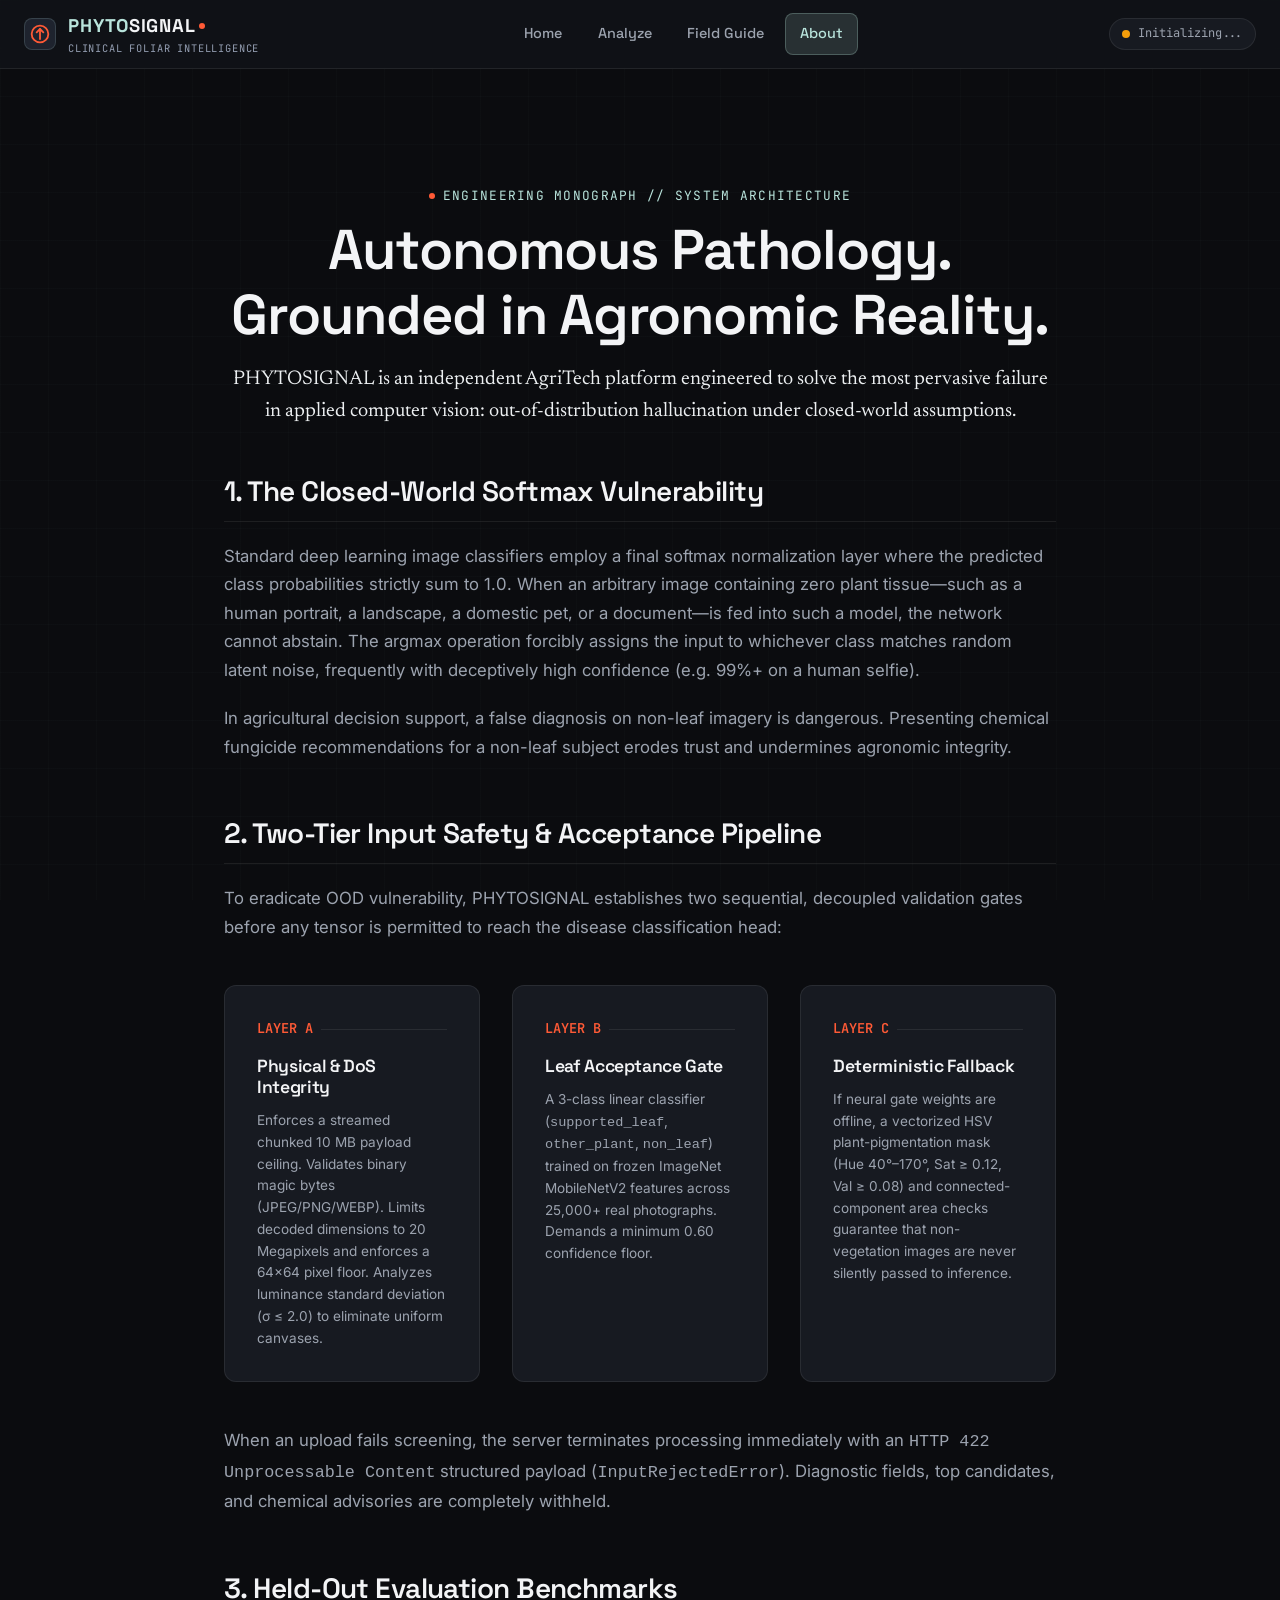
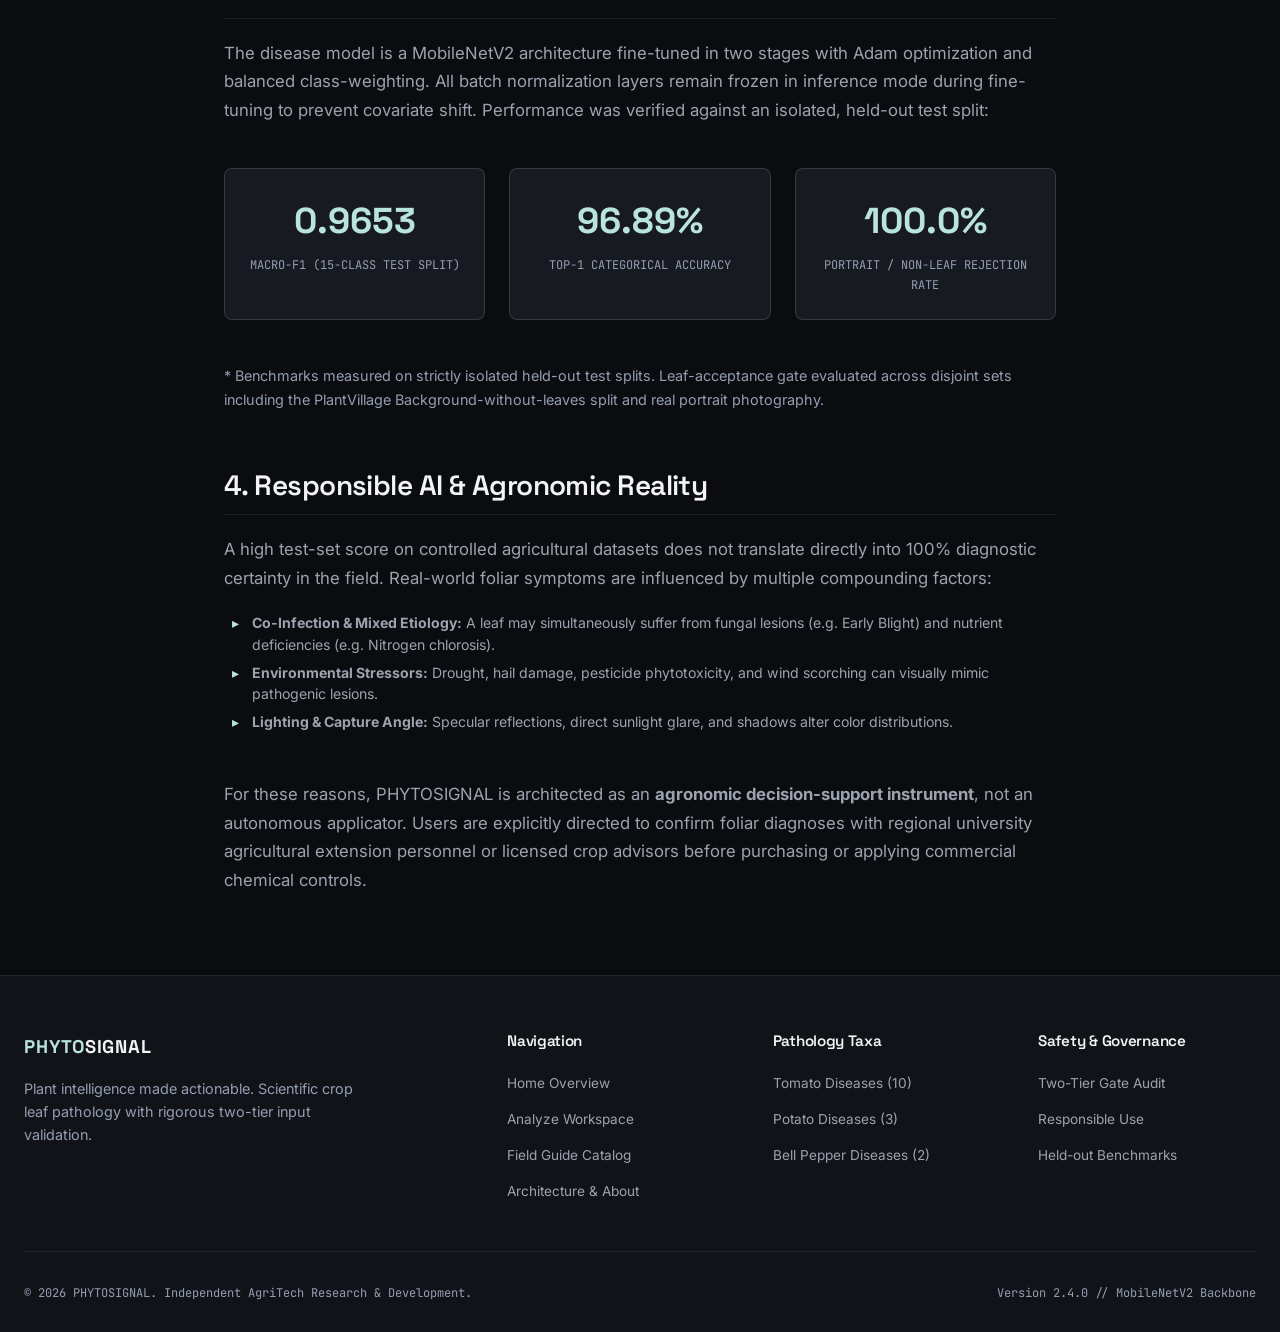
==== commit be04b649: "feat(frontend): implement Phase 1 and 2 accessibility, UX, and responsive hardening" ====
--- a/frontend/about.html
+++ b/frontend/about.html
@@ -41,7 +41,7 @@
           <span id="connection-status-text">Model Ready</span>
         </div>
 
-        <button type="button" id="mobile-menu-toggle" class="mobile-menu-btn" aria-label="Open navigation menu">
+        <button type="button" id="mobile-menu-toggle" class="mobile-menu-btn" aria-label="Open navigation menu" aria-expanded="false" aria-controls="mobile-menu">
           <svg width="20" height="20" viewBox="0 0 24 24" fill="none" stroke="currentColor" stroke-width="2"><line x1="3" y1="12" x2="21" y2="12"/><line x1="3" y1="6" x2="21" y2="6"/><line x1="3" y1="18" x2="21" y2="18"/></svg>
         </button>
       </div>
@@ -50,7 +50,7 @@
 
   <!-- Mobile Navigation Drawer -->
   <div id="mobile-menu-backdrop" class="mobile-nav-backdrop"></div>
-  <aside id="mobile-menu" class="mobile-nav-menu" aria-label="Mobile Navigation Drawer">
+  <aside id="mobile-menu" class="mobile-nav-menu" aria-label="Mobile Navigation Drawer" aria-hidden="true">
     <div class="mobile-nav-header">
       <span class="brand-name"><span class="phyto">PHYTO</span><span class="signal">SIGNAL</span></span>
       <button type="button" id="mobile-menu-close" class="btn btn-secondary btn-sm" aria-label="Close menu">&times;</button>
@@ -202,7 +202,7 @@
           </p>
         </div>
         <div>
-          <h4 class="footer-col-title">Navigation</h4>
+          <h3 class="footer-col-title">Navigation</h3>
           <ul class="footer-links">
             <li><a href="index.html">Home Overview</a></li>
             <li><a href="analyze.html">Analyze Workspace</a></li>
@@ -211,15 +211,15 @@
           </ul>
         </div>
         <div>
-          <h4 class="footer-col-title">Pathology Taxa</h4>
+          <h3 class="footer-col-title">Pathology Taxa</h3>
           <ul class="footer-links">
             <li><a href="field-guide.html?crop=tomato">Tomato Diseases (10)</a></li>
             <li><a href="field-guide.html?crop=potato">Potato Diseases (3)</a></li>
-            <li><a href="field-guide.html?crop=pepper">Bell Pepper Diseases (2)</a></li>
+            <li><a href="field-guide.html?crop=bell_pepper">Bell Pepper Diseases (2)</a></li>
           </ul>
         </div>
         <div>
-          <h4 class="footer-col-title">Safety & Governance</h4>
+          <h3 class="footer-col-title">Safety & Governance</h3>
           <ul class="footer-links">
             <li><a href="about.html#safety">Two-Tier Gate Audit</a></li>
             <li><a href="about.html#responsible-ai">Responsible Use</a></li>
--- a/frontend/css/styles.css
+++ b/frontend/css/styles.css
@@ -34,7 +34,7 @@
   /* Text Colors */
   --text-primary: #F3F4F6;
   --text-secondary: #9CA3AF;
-  --text-muted: #6B7280;
+  --text-muted: #949EB2;
   --text-inverse: #0B0C0F;
 
   /* Semantic Status Colors (Preserved for accessible, accurate meaning) */
@@ -140,6 +140,12 @@
   background: none;
   font-family: inherit;
   font-size: inherit;
+}
+
+/* Global Focus-Visible Styling (WCAG 2.4.7 Focus Visible AA) */
+:focus-visible {
+  outline: 2px solid var(--mineral-ice);
+  outline-offset: 2px;
 }
 
 img {
@@ -424,20 +430,36 @@
 
 .btn-primary {
   background-color: var(--signal-coral);
-  color: #FFFFFF;
+  color: var(--obsidian);
+  font-weight: 700;
   border: 1px solid var(--signal-coral);
   box-shadow: 0 4px 12px var(--signal-coral-glow);
+}
+
+.btn-primary svg {
+  stroke: currentColor;
 }
 
 .btn-primary:hover:not(:disabled) {
   background-color: var(--signal-coral-hover);
   border-color: var(--signal-coral-hover);
+  color: var(--obsidian);
   transform: translateY(-1px);
   box-shadow: 0 6px 16px var(--signal-coral-glow);
 }
 
 .btn-primary:active:not(:disabled) {
+  background-color: var(--signal-coral-hover);
+  color: var(--obsidian);
   transform: translateY(0);
+}
+
+.btn-primary:disabled {
+  background-color: var(--signal-coral);
+  color: var(--obsidian);
+  opacity: 0.55;
+  cursor: not-allowed;
+  transform: none !important;
 }
 
 .btn-secondary {
@@ -523,6 +545,117 @@
   background-color: var(--status-rejected-bg);
   border: 1px solid var(--status-rejected-border);
   color: var(--status-rejected-text);
+}
+
+.badge-confidence-high {
+  background-color: rgba(34, 197, 94, 0.15);
+  border: 1px solid rgba(34, 197, 94, 0.35);
+  color: #4ade80;
+}
+
+.badge-confidence-moderate {
+  background-color: rgba(245, 158, 11, 0.15);
+  border: 1px solid rgba(245, 158, 11, 0.35);
+  color: #fbbf24;
+}
+
+.badge-confidence-low {
+  background-color: rgba(255, 90, 54, 0.15);
+  border: 1px solid rgba(255, 90, 54, 0.35);
+  color: #ff8a70;
+}
+
+.diagnosis-telemetry-strip {
+  display: flex;
+  flex-wrap: wrap;
+  align-items: center;
+  gap: 0.75rem;
+  padding: 0.6rem 0.85rem;
+  background-color: var(--bg-surface-3);
+  border: 1px solid rgba(255, 255, 255, 0.05);
+  border-radius: var(--radius-sm);
+  margin-top: 1rem;
+  font-family: var(--font-mono);
+  font-size: 0.75rem;
+  color: var(--text-secondary);
+}
+
+.diagnosis-telemetry-strip .telemetry-item {
+  display: inline-flex;
+  align-items: center;
+  gap: 0.35rem;
+}
+
+.btn-xs {
+  padding: 0.2rem 0.5rem;
+  font-size: 0.7rem;
+}
+
+.recent-scans-section {
+  margin-top: 1.5rem;
+  padding-top: 1.25rem;
+  border-top: 1px solid rgba(255, 255, 255, 0.06);
+}
+
+.recent-scans-grid {
+  display: grid;
+  grid-template-columns: repeat(auto-fill, minmax(130px, 1fr));
+  gap: 0.5rem;
+  margin-top: 0.75rem;
+}
+
+.recent-scan-item {
+  display: flex;
+  flex-direction: column;
+  padding: 0.5rem;
+  background: var(--bg-surface-2);
+  border: 1px solid rgba(255, 255, 255, 0.05);
+  border-radius: var(--radius-sm);
+  cursor: pointer;
+  transition: all 0.2s ease;
+  text-align: left;
+}
+
+.recent-scan-item:hover {
+  background: var(--bg-surface-3);
+  border-color: var(--mineral-ice-border);
+  transform: translateY(-2px);
+}
+
+.recent-scan-thumb {
+  width: 100%;
+  height: 60px;
+  object-fit: cover;
+  border-radius: var(--radius-xs);
+  margin-bottom: 0.35rem;
+  background: #000;
+}
+
+.recent-scan-thumb-placeholder {
+  display: flex;
+  align-items: center;
+  justify-content: center;
+  background: var(--bg-surface-3);
+  border: 1px solid var(--border-subtle);
+  color: var(--mineral-ice);
+}
+
+.recent-scan-title {
+  font-size: 0.75rem;
+  font-weight: 600;
+  color: var(--text-primary);
+  white-space: nowrap;
+  overflow: hidden;
+  text-overflow: ellipsis;
+}
+
+.recent-scan-meta {
+  font-size: 0.65rem;
+  font-family: var(--font-mono);
+  color: var(--text-muted);
+  display: flex;
+  justify-content: space-between;
+  margin-top: 0.2rem;
 }
 
 .kicker {
@@ -1049,7 +1182,7 @@
 
 .preview-meta {
   display: grid;
-  grid-template-columns: repeat(3, 1fr);
+  grid-template-columns: repeat(auto-fit, minmax(min(100%, 140px), 1fr));
   gap: 1rem;
   padding: 1rem;
   background-color: var(--bg-surface-2);
@@ -1226,19 +1359,78 @@
   align-items: center;
 }
 
-.empty-placeholder-icon {
+.empty-placeholder-radar {
   width: 4rem;
   height: 4rem;
-  color: var(--text-muted);
-  opacity: 0.4;
-  margin-bottom: 1.5rem;
+  margin: 0 auto 1.25rem;
+  display: flex;
+  align-items: center;
+  justify-content: center;
+  background: rgba(185, 228, 220, 0.05);
+  border: 1px dashed var(--mineral-ice-border);
+  border-radius: 50%;
+  color: var(--mineral-ice);
+  animation: radarPulse 4s infinite ease-in-out;
+}
+
+@keyframes radarPulse {
+  0%, 100% {
+    transform: scale(1);
+    box-shadow: 0 0 0 0 rgba(185, 228, 220, 0.2);
+  }
+  50% {
+    transform: scale(1.05);
+    box-shadow: 0 0 0 8px rgba(185, 228, 220, 0);
+  }
+}
+
+.empty-placeholder-icon {
+  width: 2.25rem;
+  height: 2.25rem;
+}
+
+.empty-placeholder-title {
+  font-family: var(--font-display);
+  font-size: 1.25rem;
+  font-weight: 600;
+  color: var(--text-primary);
+  margin-bottom: 0.5rem;
+}
+
+.empty-placeholder-text {
+  font-size: 0.92rem;
+  color: var(--text-secondary);
+  max-width: 32rem;
+  margin: 0 auto 1.25rem;
+  line-height: 1.6;
+}
+
+.empty-specs-strip {
+  display: flex;
+  flex-wrap: wrap;
+  justify-content: center;
+  gap: 0.5rem;
+  margin-bottom: 2rem;
+}
+
+.spec-pill {
+  font-family: var(--font-mono);
+  font-size: 0.72rem;
+  padding: 0.25rem 0.65rem;
+  border-radius: var(--radius-full);
+  background: var(--bg-surface-3);
+  border: 1px solid var(--border-subtle);
+  color: var(--text-secondary);
+  display: inline-flex;
+  align-items: center;
+  gap: 0.35rem;
 }
 
 .empty-steps-container {
   display: grid;
   grid-template-columns: repeat(3, 1fr);
   gap: 1rem;
-  margin-top: 2.5rem;
+  margin-top: 1rem;
   width: 100%;
 }
 
@@ -1323,7 +1515,53 @@
   color: var(--text-secondary);
   line-height: 1.6;
   max-width: 32rem;
-  margin-bottom: 1.5rem;
+  margin-bottom: 1.25rem;
+}
+
+.rejection-guidance-box {
+  text-align: left;
+  background: var(--bg-surface-1);
+  border: 1px solid var(--border-subtle);
+  border-radius: var(--radius-sm);
+  padding: 1.15rem 1.35rem;
+  margin: 0 auto 1.5rem;
+  max-width: 32rem;
+  width: 100%;
+}
+
+.rejection-guidance-title {
+  font-family: var(--font-display);
+  font-size: 0.8rem;
+  font-weight: 600;
+  text-transform: uppercase;
+  letter-spacing: 0.06em;
+  color: var(--text-primary);
+  margin-bottom: 0.65rem;
+}
+
+.rejection-guidance-list {
+  list-style: none;
+  padding: 0;
+  margin: 0;
+  display: flex;
+  flex-direction: column;
+  gap: 0.45rem;
+  font-size: 0.82rem;
+  color: var(--text-secondary);
+  line-height: 1.5;
+}
+
+.rejection-guidance-list li {
+  position: relative;
+  padding-left: 1.15rem;
+}
+
+.rejection-guidance-list li::before {
+  content: '•';
+  position: absolute;
+  left: 0.2rem;
+  color: var(--signal-coral);
+  font-weight: bold;
 }
 
 /* Prediction Output Block */
@@ -1334,14 +1572,32 @@
   padding: 1.75rem;
   margin-bottom: 2rem;
   display: flex;
-  align-items: flex-start;
+  align-items: center;
   justify-content: space-between;
   gap: 1.5rem;
 }
 
+.diagnosis-thumb-wrapper {
+  width: 72px;
+  height: 72px;
+  border-radius: var(--radius-sm);
+  border: 1px solid var(--border-medium);
+  overflow: hidden;
+  flex-shrink: 0;
+  background: var(--bg-surface-3);
+}
+
+.diagnosis-specimen-thumb {
+  width: 100%;
+  height: 100%;
+  object-fit: cover;
+  display: block;
+}
+
 .diagnosis-left {
   display: flex;
   flex-direction: column;
+  flex: 1;
 }
 
 .diagnosis-crop {
@@ -1387,6 +1643,26 @@
   font-weight: 700;
   color: var(--signal-coral);
   line-height: 1.1;
+}
+
+.score-caption {
+  font-family: var(--font-mono);
+  font-size: 0.65rem;
+  color: var(--text-muted);
+  text-transform: uppercase;
+  letter-spacing: 0.05em;
+  margin-top: 0.35rem;
+  text-align: right;
+}
+
+.badge-primary-candidate {
+  background-color: rgba(185, 228, 220, 0.15);
+  border: 1px solid var(--mineral-ice-border);
+  color: var(--mineral-ice);
+  font-family: var(--font-mono);
+  font-weight: 600;
+  text-transform: uppercase;
+  letter-spacing: 0.04em;
 }
 
 /* Candidate Predictions List */
@@ -1432,6 +1708,8 @@
   display: flex;
   align-items: center;
   justify-content: space-between;
+  gap: 0.5rem;
+  flex-wrap: wrap;
   margin-bottom: 0.5rem;
 }
 
@@ -1504,53 +1782,200 @@
   background-color: var(--bg-surface-2);
   border: 1px solid var(--border-medium);
   border-radius: var(--radius-md);
-  padding: 2rem;
+  padding: 1.75rem;
   margin-bottom: 2rem;
 }
 
-.monograph-section {
-  margin-bottom: 2rem;
-  padding-bottom: 1.75rem;
+/* Monograph Utility Controls Bar */
+.monograph-controls-bar {
+  display: flex;
+  align-items: center;
+  justify-content: space-between;
+  flex-wrap: wrap;
+  gap: 0.75rem;
+  margin-bottom: 1.25rem;
+  padding-bottom: 0.85rem;
   border-bottom: 1px solid var(--border-subtle);
 }
 
-.monograph-section:last-child {
-  margin-bottom: 0;
-  padding-bottom: 0;
-  border-bottom: none;
-}
-
-.monograph-heading {
+.monograph-context-pill {
+  font-family: var(--font-mono);
+  font-size: 0.72rem;
+  color: var(--mineral-ice);
+  background: rgba(185, 228, 220, 0.08);
+  border: 1px solid var(--mineral-ice-border);
+  border-radius: var(--radius-full);
+  padding: 0.2rem 0.65rem;
+  display: inline-flex;
+  align-items: center;
+  gap: 0.35rem;
+}
+
+.monograph-toggle-group {
+  display: flex;
+  align-items: center;
+  gap: 0.5rem;
+}
+
+.monograph-toggle-btn {
+  background: var(--bg-surface-3);
+  border: 1px solid var(--border-subtle);
+  color: var(--text-secondary);
+  font-family: var(--font-mono);
+  font-size: 0.72rem;
+  padding: 0.25rem 0.65rem;
+  border-radius: var(--radius-xs);
+  cursor: pointer;
+  transition: all var(--transition-fast);
+}
+
+.monograph-toggle-btn:hover {
+  background: var(--bg-surface-1);
+  color: var(--text-primary);
+  border-color: var(--border-medium);
+}
+
+/* Monograph Collapsible Accordions */
+details.monograph-accordion {
+  background: var(--bg-surface-1);
+  border: 1px solid var(--border-subtle);
+  border-radius: var(--radius-sm);
+  margin-bottom: 0.75rem;
+  overflow: hidden;
+  transition: border-color var(--transition-fast), background-color var(--transition-fast);
+}
+
+details.monograph-accordion:hover {
+  border-color: rgba(255, 255, 255, 0.15);
+}
+
+details.monograph-accordion[open] {
+  border-color: var(--border-medium);
+  background: var(--bg-surface-2);
+}
+
+summary.monograph-accordion-header {
+  display: flex;
+  align-items: center;
+  justify-content: space-between;
+  padding: 0.85rem 1.15rem;
+  cursor: pointer;
+  user-select: none;
+  list-style: none;
+  transition: background-color var(--transition-fast);
+}
+
+summary.monograph-accordion-header::-webkit-details-marker {
+  display: none;
+}
+
+summary.monograph-accordion-header:hover {
+  background: rgba(255, 255, 255, 0.02);
+}
+
+summary.monograph-accordion-header:focus-visible {
+  outline: 2px solid var(--mineral-ice);
+  outline-offset: -2px;
+}
+
+.accordion-header-left {
+  display: flex;
+  align-items: center;
+  gap: 0.75rem;
+  flex-wrap: wrap;
+}
+
+.accordion-chevron {
+  display: inline-block;
+  font-size: 0.75rem;
+  color: var(--text-muted);
+  transition: transform 0.2s ease, color 0.2s ease;
+}
+
+details.monograph-accordion[open] .accordion-chevron {
+  transform: rotate(90deg);
+  color: var(--mineral-ice);
+}
+
+.monograph-accordion-title {
   font-family: var(--font-display);
-  font-size: 1.15rem;
-  color: var(--mineral-ice);
-  margin-bottom: 0.85rem;
-}
-
+  font-size: 0.95rem;
+  font-weight: 600;
+  color: var(--text-primary);
+  letter-spacing: 0.01em;
+}
+
+.accordion-count-badge {
+  font-family: var(--font-mono);
+  font-size: 0.65rem;
+  color: var(--text-muted);
+  background: var(--bg-surface-3);
+  border: 1px solid var(--border-subtle);
+  border-radius: var(--radius-full);
+  padding: 0.1rem 0.5rem;
+}
+
+.monograph-accordion-body {
+  padding: 1.15rem 1.25rem 1.25rem;
+  border-top: 1px solid var(--border-subtle);
+  font-size: 0.9rem;
+  line-height: 1.6;
+  color: var(--text-secondary);
+}
+
+/* Specialized Safety & Regulatory Accordion Accent */
+details.monograph-accordion-safety {
+  border-left: 3px solid var(--signal-coral);
+}
+
+details.monograph-accordion-safety[open] {
+  border-color: rgba(255, 90, 54, 0.35);
+  border-left: 3px solid var(--signal-coral);
+}
+
+details.monograph-accordion-safety summary .monograph-accordion-title {
+  color: #FFA08A;
+}
+
+details.monograph-accordion-safety .accordion-count-badge {
+  color: var(--signal-coral);
+  background: rgba(255, 90, 54, 0.1);
+  border-color: rgba(255, 90, 54, 0.25);
+}
+
+/* Monograph Body Elements */
 .monograph-subheading {
   font-family: var(--font-display);
-  font-size: 0.9rem;
-  color: var(--text-primary);
-  margin: 1rem 0 0.5rem;
+  font-size: 0.85rem;
+  font-weight: 600;
+  color: var(--text-primary);
+  text-transform: uppercase;
+  letter-spacing: 0.04em;
+  margin: 1.15rem 0 0.5rem;
+}
+
+.monograph-subheading:first-child {
+  margin-top: 0;
 }
 
 .monograph-lead {
   font-family: var(--font-serif);
-  font-size: 1.15rem;
+  font-size: 1.05rem;
   line-height: 1.6;
   color: #ECEFF1;
-  margin-bottom: 1rem;
+  margin-bottom: 0.85rem;
 }
 
 .monograph-list {
   list-style: none;
   display: flex;
   flex-direction: column;
-  gap: 0.5rem;
+  gap: 0.45rem;
+  margin-bottom: 0.75rem;
 }
 
 .monograph-list li {
-  font-size: 0.9rem;
+  font-size: 0.88rem;
   color: var(--text-secondary);
   padding-left: 1.25rem;
   position: relative;
@@ -1569,13 +1994,14 @@
 }
 
 .urgency-callout {
-  padding: 0.85rem 1.25rem;
+  padding: 0.85rem 1.15rem;
   background-color: var(--bg-surface-3);
   border-left: 3px solid var(--signal-coral);
   border-radius: var(--radius-xs);
   margin-bottom: 1rem;
-  font-size: 0.9rem;
-  color: var(--text-primary);
+  font-size: 0.88rem;
+  color: var(--text-primary);
+  line-height: 1.5;
 }
 
 .badge-urgency {
@@ -1585,6 +2011,57 @@
   color: var(--signal-coral);
   text-transform: uppercase;
   margin-right: 0.5rem;
+}
+
+/* Citations & Source Card Items */
+.source-card-item {
+  background: var(--bg-surface-3);
+  border: 1px solid var(--border-subtle);
+  border-radius: var(--radius-xs);
+  padding: 0.75rem 1rem;
+  margin-bottom: 0.65rem;
+}
+
+.source-card-item:last-child {
+  margin-bottom: 0;
+}
+
+.source-org {
+  font-family: var(--font-mono);
+  font-size: 0.7rem;
+  color: var(--mineral-ice);
+  text-transform: uppercase;
+  letter-spacing: 0.05em;
+  margin-bottom: 0.2rem;
+}
+
+.source-title {
+  font-weight: 600;
+  color: var(--text-primary);
+  font-size: 0.88rem;
+  margin: 0.15rem 0;
+}
+
+.source-claims {
+  font-size: 0.8rem;
+  color: var(--text-muted);
+  line-height: 1.4;
+}
+
+.source-link {
+  display: inline-flex;
+  align-items: center;
+  gap: 0.35rem;
+  font-family: var(--font-mono);
+  font-size: 0.75rem;
+  color: var(--mineral-ice);
+  text-decoration: none;
+  margin-top: 0.4rem;
+}
+
+.source-link:hover {
+  text-decoration: underline;
+  color: #E0F2F1;
 }
 
 .sources-list {
@@ -1715,7 +2192,7 @@
 
 .guide-catalog-grid {
   display: grid;
-  grid-template-columns: repeat(auto-fill, minmax(340px, 1fr));
+  grid-template-columns: repeat(auto-fill, minmax(min(100%, 300px), 1fr));
   gap: 1.75rem;
 }
 
@@ -2116,10 +2593,13 @@
   }
   .analyze-layout {
     grid-template-columns: 1fr;
-  }
-  .steps-grid,
+    gap: 2rem;
+  }
+  .steps-grid {
+    grid-template-columns: repeat(2, 1fr);
+  }
   .crops-grid {
-    grid-template-columns: 1fr;
+    grid-template-columns: repeat(auto-fit, minmax(280px, 1fr));
   }
   .footer-grid {
     grid-template-columns: 1fr 1fr;
@@ -2133,6 +2613,10 @@
   }
   .mobile-menu-btn {
     display: flex;
+    min-height: 44px;
+    min-width: 44px;
+    align-items: center;
+    justify-content: center;
   }
   .preset-grid {
     grid-template-columns: repeat(2, 1fr);
@@ -2140,6 +2624,9 @@
   .metrics-strip {
     grid-template-columns: 1fr;
   }
+  .steps-grid {
+    grid-template-columns: 1fr;
+  }
   .empty-steps-container {
     grid-template-columns: 1fr;
   }
@@ -2151,6 +2638,57 @@
   }
   .footer-grid {
     grid-template-columns: 1fr;
+  }
+}
+
+@media (max-width: 640px) {
+  .container {
+    padding: 0 1rem;
+  }
+  .guide-catalog-grid {
+    grid-template-columns: 1fr;
+    gap: 1.25rem;
+  }
+  .preview-meta {
+    grid-template-columns: 1fr;
+  }
+  .filter-groups-row {
+    flex-direction: column;
+    align-items: stretch;
+    gap: 1rem;
+  }
+  .filter-pills-cluster {
+    width: 100%;
+  }
+  .filter-btn {
+    min-height: 44px;
+    padding: 0.5rem 0.85rem;
+  }
+  .btn {
+    min-height: 44px;
+  }
+  .preset-grid {
+    grid-template-columns: 1fr;
+  }
+  .preset-btn {
+    min-height: 44px;
+  }
+}
+
+@media (max-width: 480px) {
+  .hero-title {
+    font-size: clamp(1.75rem, 7vw, 2.35rem);
+  }
+  .candidate-header {
+    flex-wrap: wrap;
+    gap: 0.5rem;
+  }
+  .candidate-left {
+    width: 100%;
+    justify-content: space-between;
+  }
+  .drop-zone {
+    padding: 2rem 1rem;
   }
 }
 
@@ -2169,7 +2707,10 @@
   .preview-actions,
   .preset-section,
   .card-header button,
-  .mobile-menu-btn {
+  .mobile-menu-btn,
+  .monograph-controls-bar,
+  .candidate-exploration-notice,
+  .candidate-actions {
     display: none !important;
   }
   .container {
@@ -2185,7 +2726,22 @@
     color: #000000 !important;
     box-shadow: none !important;
   }
-  .diagnosis-condition, .score-value, h1, h2, h3, h4 {
+  /* Force expand all accordions when printing */
+  details.monograph-accordion {
+    display: block !important;
+    border: 1px solid #E0E0E0 !important;
+    background: #FFFFFF !important;
+    margin-bottom: 1rem !important;
+  }
+  details.monograph-accordion .monograph-accordion-body {
+    display: block !important;
+    padding: 0.75rem 1rem !important;
+    border-top: 1px solid #EEEEEE !important;
+  }
+  .accordion-chevron {
+    display: none !important;
+  }
+  .diagnosis-condition, .score-value, h1, h2, h3, h4, .monograph-accordion-title {
     color: #000000 !important;
   }
   p, li, span {
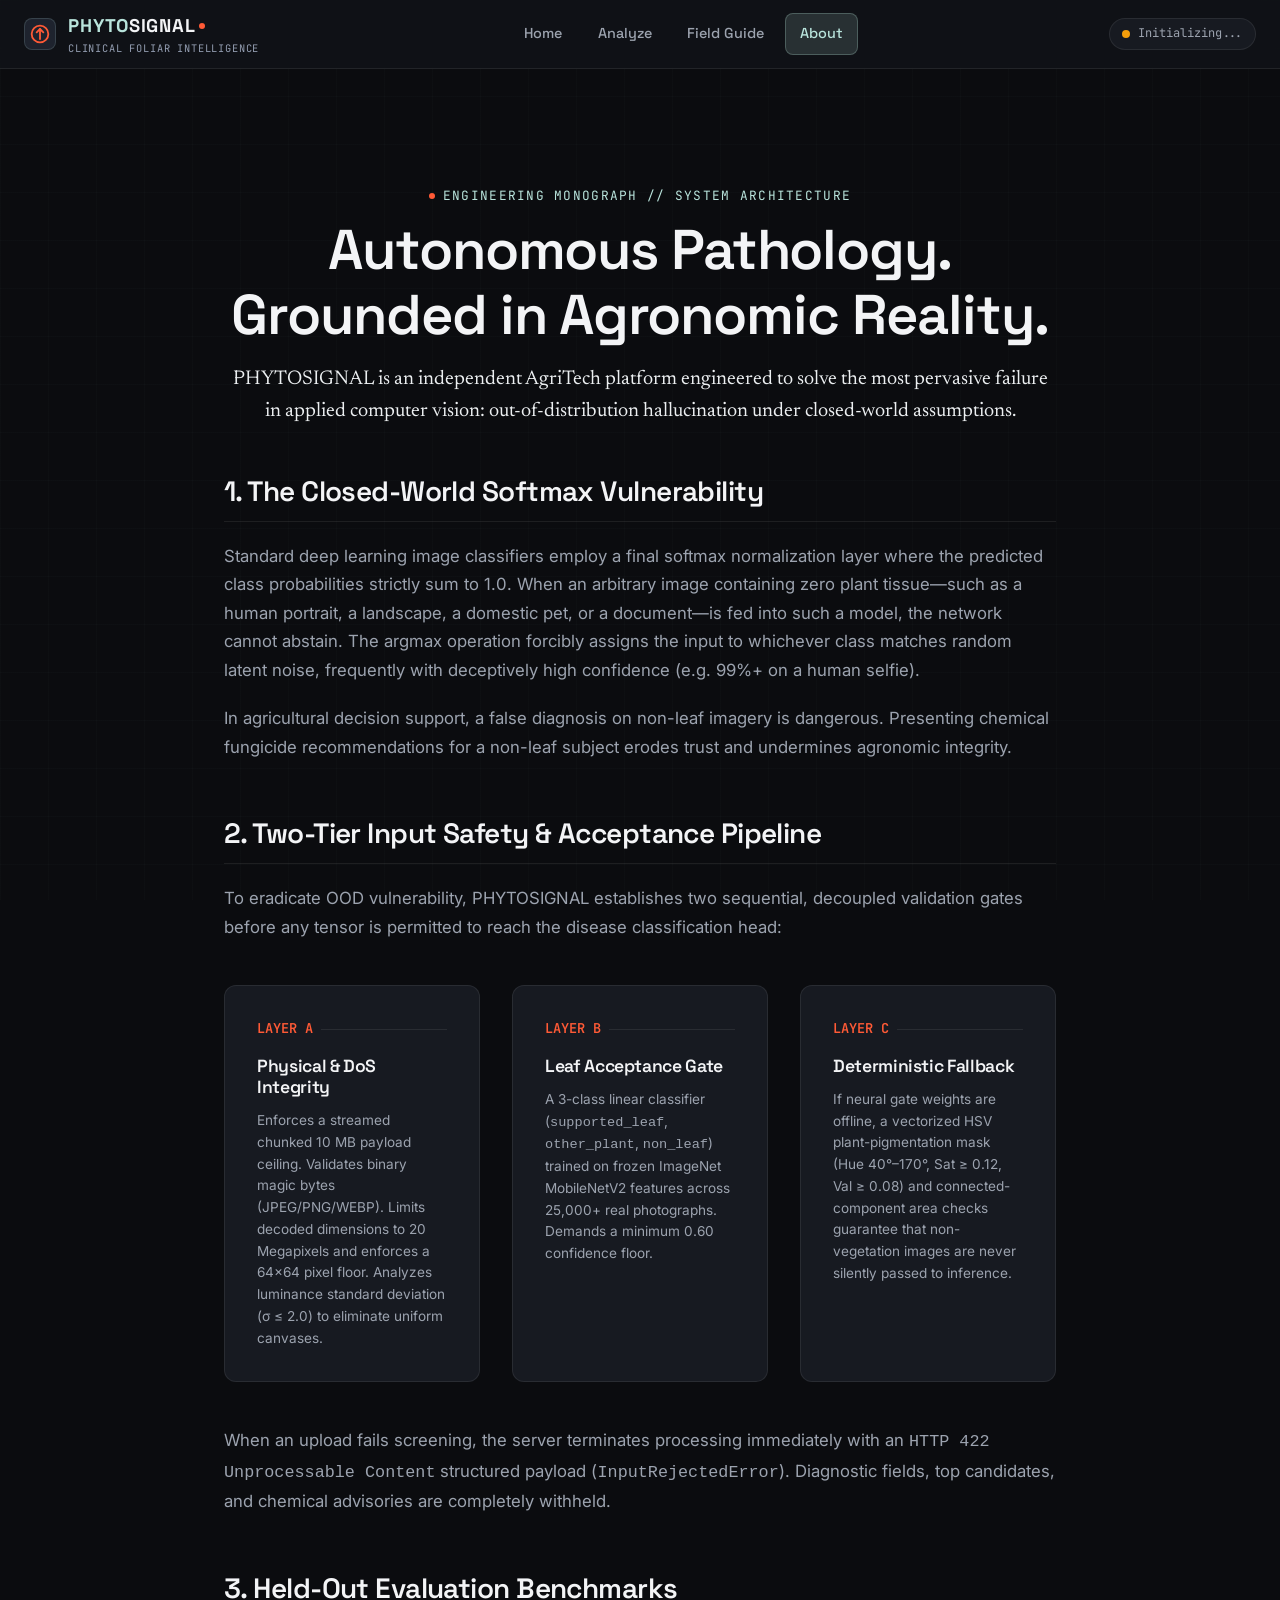
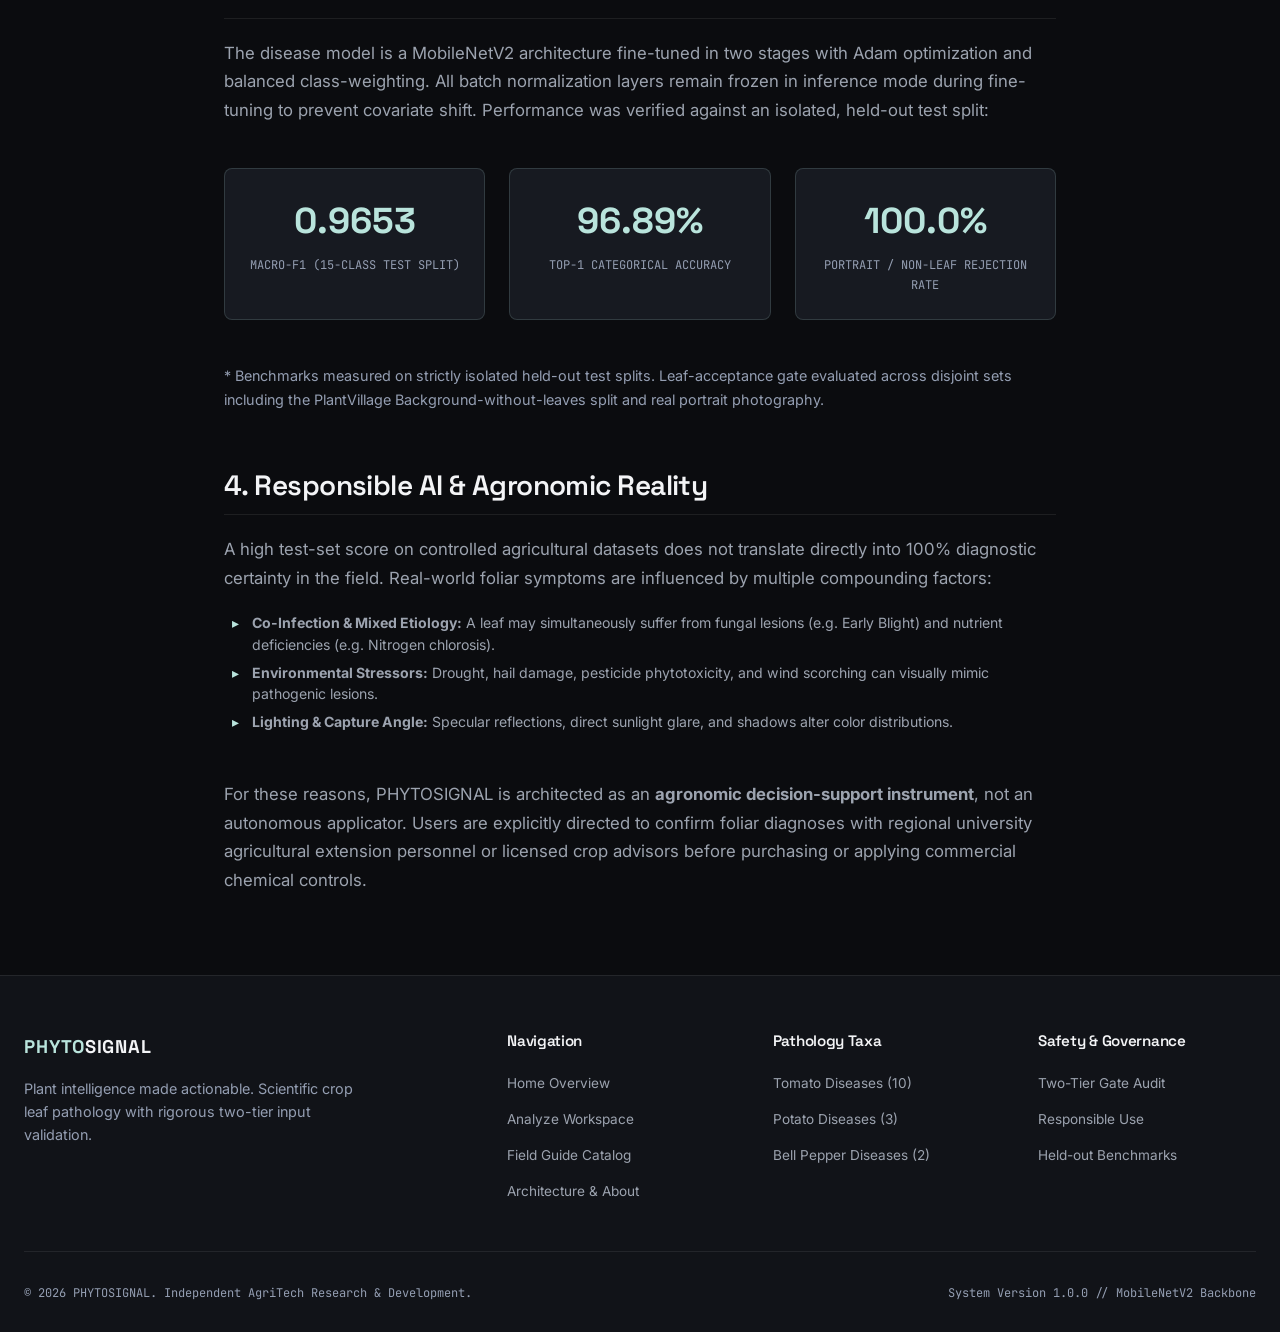
==== commit 32a90f87: "docs: synchronize multi-page architecture, 251-test inventory, and system specifications (Phase 3B)" ====
--- a/frontend/about.html
+++ b/frontend/about.html
@@ -230,7 +230,7 @@
 
       <div class="footer-bottom">
         <span>&copy; 2026 PHYTOSIGNAL. Independent AgriTech Research & Development.</span>
-        <span>Version 2.4.0 // MobileNetV2 Backbone</span>
+        <span>System Version 1.0.0 // MobileNetV2 Backbone</span>
       </div>
     </div>
   </footer>
--- a/frontend/css/styles.css
+++ b/frontend/css/styles.css
@@ -1084,6 +1084,210 @@
 }
 
 /* ==========================================================================
+   Product Capabilities Showcase (Landing Page)
+   ========================================================================== */
+.capabilities-grid {
+  display: grid;
+  grid-template-columns: repeat(3, 1fr);
+  gap: 2rem;
+}
+
+.capability-card {
+  background-color: var(--bg-surface-2);
+  border: 1px solid var(--border-subtle);
+  border-radius: var(--radius-md);
+  padding: 2.25rem 2rem;
+  display: flex;
+  flex-direction: column;
+  transition: transform var(--transition-fast), border-color var(--transition-fast), box-shadow var(--transition-fast);
+}
+
+.capability-card:hover {
+  transform: translateY(-4px);
+  border-color: var(--mineral-ice-border);
+  box-shadow: var(--shadow-md);
+}
+
+.capability-icon {
+  width: 3rem;
+  height: 3rem;
+  border-radius: var(--radius-sm);
+  background-color: var(--bg-surface-3);
+  border: 1px solid var(--border-medium);
+  display: flex;
+  align-items: center;
+  justify-content: center;
+  color: var(--signal-coral);
+  margin-bottom: 1.5rem;
+  flex-shrink: 0;
+}
+
+.capability-icon svg {
+  width: 1.5rem;
+  height: 1.5rem;
+}
+
+.capability-title {
+  font-size: 1.2rem;
+  font-weight: 600;
+  color: var(--text-primary);
+  margin-bottom: 0.65rem;
+  line-height: 1.3;
+}
+
+.capability-desc {
+  font-size: 0.92rem;
+  color: var(--text-secondary);
+  line-height: 1.6;
+  flex: 1;
+}
+
+.capability-badge {
+  margin-top: 1.5rem;
+  padding-top: 1rem;
+  border-top: 1px solid var(--border-subtle);
+  font-family: var(--font-mono);
+  font-size: 0.75rem;
+  color: var(--mineral-ice);
+  display: flex;
+  align-items: center;
+  gap: 0.4rem;
+}
+
+/* ==========================================================================
+   Performance Evaluation & Empirical Metrics
+   ========================================================================== */
+.metrics-card-grid {
+  display: grid;
+  grid-template-columns: repeat(3, 1fr);
+  gap: 2rem;
+}
+
+.metric-card {
+  background-color: var(--bg-surface-2);
+  border: 1px solid var(--border-medium);
+  border-radius: var(--radius-md);
+  padding: 2.25rem 1.75rem;
+  text-align: center;
+  display: flex;
+  flex-direction: column;
+  align-items: center;
+  transition: border-color var(--transition-fast);
+}
+
+.metric-card:hover {
+  border-color: var(--mineral-ice);
+}
+
+.metric-card-number {
+  font-family: var(--font-display);
+  font-size: 3rem;
+  font-weight: 700;
+  color: var(--mineral-ice);
+  line-height: 1.1;
+  margin-bottom: 0.5rem;
+  letter-spacing: -0.02em;
+}
+
+.metric-card-caption {
+  font-family: var(--font-mono);
+  font-size: 0.8rem;
+  font-weight: 600;
+  color: var(--text-primary);
+  text-transform: uppercase;
+  letter-spacing: 0.05em;
+  margin-bottom: 0.75rem;
+}
+
+.metric-card-desc {
+  font-size: 0.85rem;
+  color: var(--text-muted);
+  line-height: 1.5;
+}
+
+.performance-disclaimer-card {
+  margin-top: 2.5rem;
+  padding: 1.75rem 2rem;
+  background-color: var(--bg-surface-2);
+  border: 1px solid var(--border-subtle);
+  border-left: 3px solid var(--mineral-ice);
+  border-radius: var(--radius-sm);
+}
+
+.disclaimer-title-row {
+  display: flex;
+  align-items: center;
+  gap: 0.75rem;
+  margin-bottom: 0.65rem;
+}
+
+.disclaimer-title {
+  font-family: var(--font-display);
+  font-size: 0.95rem;
+  font-weight: 600;
+  color: var(--text-primary);
+}
+
+.disclaimer-text {
+  font-size: 0.88rem;
+  color: var(--text-secondary);
+  line-height: 1.65;
+}
+
+/* ==========================================================================
+   Product Landing Final CTA Banner
+   ========================================================================== */
+.section-cta {
+  padding: 6rem 0;
+}
+
+.cta-card {
+  background: linear-gradient(180deg, var(--bg-surface-2) 0%, var(--bg-surface-1) 100%);
+  border: 1px solid var(--border-medium);
+  border-radius: var(--radius-lg);
+  padding: 4.5rem 2.5rem;
+  max-width: 56rem;
+  margin: 0 auto;
+  text-align: center;
+  box-shadow: var(--shadow-lg);
+  position: relative;
+  overflow: hidden;
+}
+
+.cta-card::before {
+  content: '';
+  position: absolute;
+  top: 0;
+  left: 20%;
+  right: 20%;
+  height: 1px;
+  background: linear-gradient(90deg, transparent, var(--signal-coral), transparent);
+}
+
+.cta-title {
+  font-size: clamp(2rem, 4.5vw, 3rem);
+  letter-spacing: -0.025em;
+  margin: 1rem 0 1rem;
+  color: var(--text-primary);
+}
+
+.cta-description {
+  font-size: 1.125rem;
+  color: var(--text-secondary);
+  max-width: 40rem;
+  margin: 0 auto 2.5rem;
+  line-height: 1.65;
+}
+
+.cta-actions {
+  display: flex;
+  justify-content: center;
+  align-items: center;
+  gap: 1.25rem;
+  flex-wrap: wrap;
+}
+
+/* ==========================================================================
    Analyze Workspace Studio Layout
    ========================================================================== */
 .analyze-layout {
@@ -2601,6 +2805,9 @@
   .crops-grid {
     grid-template-columns: repeat(auto-fit, minmax(280px, 1fr));
   }
+  .capabilities-grid {
+    grid-template-columns: repeat(2, 1fr);
+  }
   .footer-grid {
     grid-template-columns: 1fr 1fr;
     gap: 2rem;
@@ -2624,6 +2831,9 @@
   .metrics-strip {
     grid-template-columns: 1fr;
   }
+  .metrics-card-grid {
+    grid-template-columns: 1fr;
+  }
   .steps-grid {
     grid-template-columns: 1fr;
   }
@@ -2646,6 +2856,10 @@
     padding: 0 1rem;
   }
   .guide-catalog-grid {
+    grid-template-columns: 1fr;
+    gap: 1.25rem;
+  }
+  .capabilities-grid {
     grid-template-columns: 1fr;
     gap: 1.25rem;
   }
@@ -2672,6 +2886,16 @@
   }
   .preset-btn {
     min-height: 44px;
+  }
+  .cta-card {
+    padding: 3rem 1.25rem;
+  }
+  .cta-actions {
+    flex-direction: column;
+    width: 100%;
+  }
+  .cta-actions .btn {
+    width: 100%;
   }
 }
 
